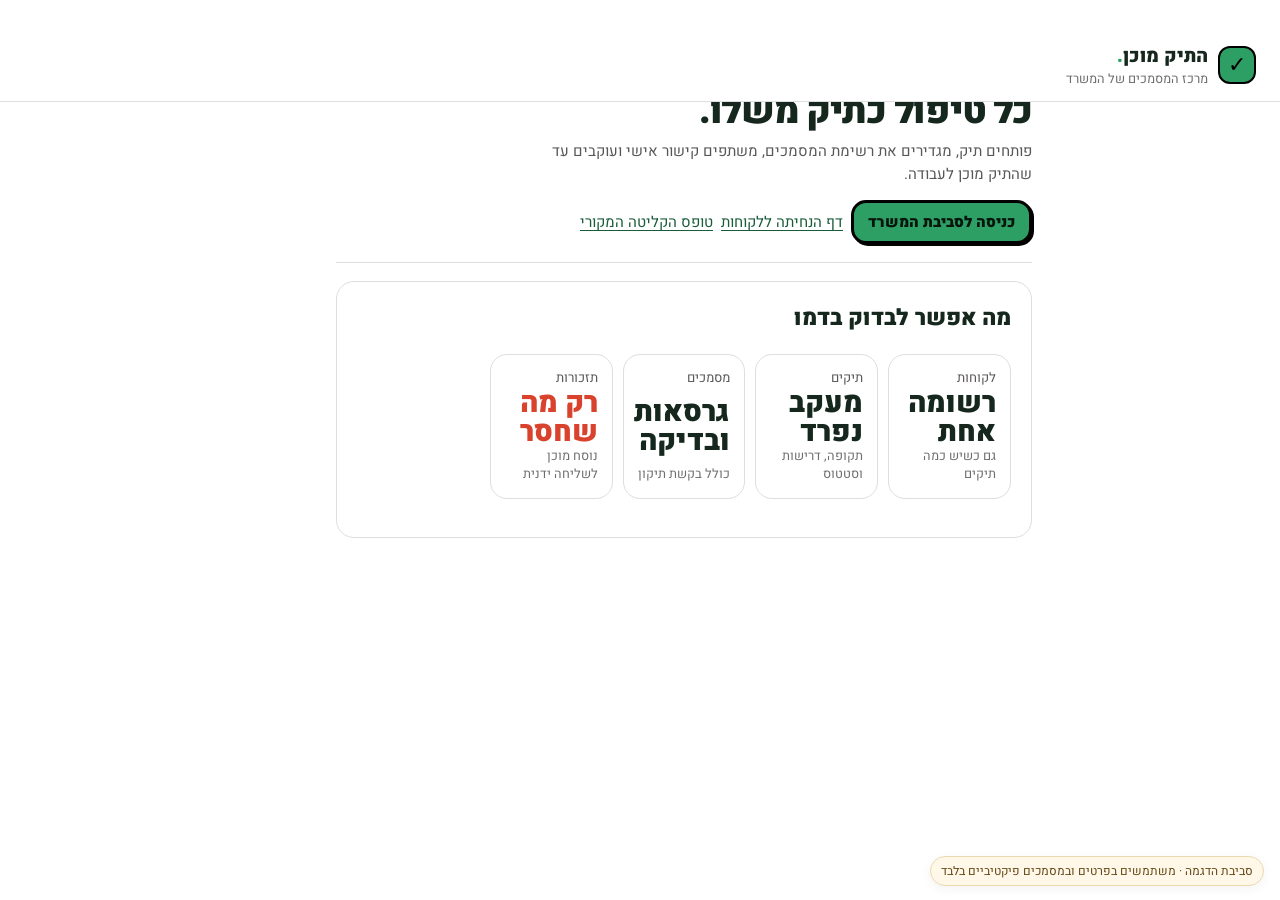
==== index.html @ f96ed5e9 "Case types, landing page inquiries, PIN entry and "I don't have this document" - Wording: a client (" ====
<!doctype html>
<html lang="he" dir="rtl">
<head>
  <meta charset="utf-8">
  <meta name="viewport" content="width=device-width,initial-scale=1">
  <meta name="description" content="התיק מוכן — איסוף ומעקב אחר מסמכי לקוחות למשרדי רואי חשבון">
  <title>התיק מוכן · מרכז המסמכים של המשרד</title>
  <link rel="icon" href="data:image/svg+xml,%3Csvg xmlns='http://www.w3.org/2000/svg' viewBox='0 0 40 40'%3E%3Crect width='40' height='40' rx='12' fill='%230c7778'/%3E%3Cpath d='m10 20 7 7 14-15' fill='none' stroke='white' stroke-width='4'/%3E%3C/svg%3E">
  <link rel="stylesheet" href="style.css">
  <link rel="stylesheet" href="portal.css">
</head>
<body>
  <div class="demo-bar">סביבת הדגמה · משתמשים בפרטים ובמסמכים פיקטיביים בלבד</div>
  <header>
    <a class="brand" href="index.html"><span class="brand-mark">✓</span><span><strong>התיק מוכן<span class="brand-dot">.</span></strong><small>מרכז המסמכים של המשרד</small></span></a>
  </header>
  <main class="client-page">
    <section class="welcome">
      <span class="eyebrow">דמו עובד למשרד רואי חשבון</span>
      <h1>כל לקוח פעם אחת.<br>כל טיפול כתיק משלו.</h1>
      <p>פותחים תיק, מגדירים את רשימת המסמכים, משתפים קישור אישי ועוקבים עד שהתיק מוכן לעבודה.</p>
      <div class="actions">
        <a class="primary" href="office.html">כניסה לסביבת המשרד</a>
        <a href="inquiry.html">דף הנחיתה ללקוחות</a>
        <a href="upload.html">טופס הקליטה המקורי</a>
      </div>
    </section>
    <section class="panel card">
      <h2>מה אפשר לבדוק בדמו</h2>
      <div class="stats">
        <div class="stat"><span>לקוחות</span><strong>רשומה אחת</strong><small>גם כשיש כמה תיקים</small></div>
        <div class="stat"><span>תיקים</span><strong>מעקב נפרד</strong><small>תקופה, דרישות וסטטוס</small></div>
        <div class="stat"><span>מסמכים</span><strong>גרסאות ובדיקה</strong><small>כולל בקשת תיקון</small></div>
        <div class="stat"><span>תזכורות</span><strong>רק מה שחסר</strong><small>נוסח מוכן לשליחה ידנית</small></div>
      </div>
    </section>
  </main>
</body>
</html>
---- style.css ----
@import url('https://fonts.googleapis.com/css2?family=Heebo:wght@400;500;600;700;800;900&display=swap');
:root{font-family:Heebo,sans-serif;color:#16281e;background:#f4f3f5;font-synthesis:none;--green:#2d9f64;--dark:#185c38;--mint:#e8f5ee;--ink:#16281e;--gray:#595657;--muted:#706d6e;--line:#dedde0;--soft:#f0eff2;--blue:#d6e6ff;--lime:#edf3c7;--peach:#fdf2e5;--coral:#d9432d;--red:#ffe8e3;--amber:#875000;--amber-soft:#fff1d6;--sidebar:216px}
*{box-sizing:border-box}html,body{min-width:0;overflow-x:hidden;background:#f4f3f5}body{min-height:100vh;margin:0;color:var(--ink);font-size:15px;line-height:1.5}[hidden]{display:none!important}button,input,select,textarea{font:inherit}a{color:var(--dark);text-underline-offset:3px}h1,h2,h3,p{margin-top:0}h1{margin-bottom:8px;font-size:clamp(2rem,4vw,3rem);font-weight:900;line-height:1.06;letter-spacing:-.035em}h2{font-size:1.4rem;font-weight:900}h3{font-size:1.08rem;font-weight:900}small{display:block;color:var(--muted);font-size:.8rem;line-height:1.45}
button,.button-link,a.primary{min-height:44px;padding:9px 14px;border:1px solid #c9c8cb;border-radius:12px;background:#fff;color:var(--ink);font-weight:700;line-height:1.25;text-decoration:none;cursor:pointer;transition:.15s}button:hover{border-color:#969499;background:#f8f7f8}button:active{transform:translateY(1px)}button:disabled{border-color:var(--line);background:var(--soft);color:#858285;cursor:not-allowed;opacity:1}:is(button,a,input,select,textarea,summary):focus-visible{outline:3px solid #5753e8;outline-offset:3px}.primary,a.primary,.button-link.primary{display:inline-flex;align-items:center;justify-content:center;border:3px solid #000;border-radius:15px;background:var(--green);color:#07150d;font-weight:900;box-shadow:2px 2px 0 #000}.primary:hover,a.primary:hover{border-color:#000;background:#41b576;color:#000}.primary:active{transform:translate(2px,2px);box-shadow:none}.primary:disabled{border-color:#aaa8aa;background:#d5d3d5;color:#777;box-shadow:none}.text-button,.back-button,.case-name,#inline-client,.demo-bar button,.dialog-head>button{min-height:44px;padding:4px 6px;border:0;background:transparent;color:var(--dark);box-shadow:none}.text-button:hover,.back-button:hover,.case-name:hover,#inline-client:hover{background:var(--mint)}
.demo-bar{position:fixed;z-index:60;inset:0 0 auto;min-height:30px;padding:5px 3%;border-bottom:1px solid #ead9af;background:#fff8e8;color:#634714;font-size:12px;text-align:center}header{position:fixed;z-index:50;top:30px;inset-inline:0;height:72px;display:flex;align-items:center;justify-content:space-between;gap:20px;padding:10px 24px;border-bottom:1px solid var(--line);background:#fff}.brand{display:flex;align-items:center;gap:10px;min-width:0;color:var(--ink);text-decoration:none}.brand strong{font-size:1.18rem;font-weight:900}.brand-dot{color:var(--green)}.brand-mark{flex:0 0 38px;width:38px;height:38px;display:grid;place-items:center;overflow:hidden;border:2px solid #000;border-radius:12px;background:var(--green);color:#000;font-size:22px;font-weight:900}.brand-mark img{max-width:100%;max-height:34px;object-fit:contain}.brand small{max-width:40vw;overflow:hidden;text-overflow:ellipsis;white-space:nowrap}.session-actions{display:flex;gap:6px}.session-actions button{min-height:40px;padding:7px 11px}header nav{position:fixed;z-index:49;top:102px;right:0;bottom:0;width:var(--sidebar);display:flex;flex-direction:column;gap:5px;padding:28px 17px;border-left:1px solid var(--line);background:#fff}header nav button{width:100%;padding:11px 13px;border:0;background:transparent;color:var(--gray);text-align:right}header nav button:hover{border:0;background:#f7f7f7}header nav button.active{background:var(--mint);color:var(--dark);font-weight:900}
main{max-width:1440px;margin:auto;padding:132px 34px 54px}body:has(header nav) main{margin-right:var(--sidebar)}.client-page{max-width:880px}.page-heading{display:flex;align-items:flex-start;justify-content:space-between;gap:24px;margin-bottom:20px}.page-heading h1{font-size:clamp(2rem,4vw,2.75rem)}.page-heading p{max-width:64ch;margin:0;color:var(--gray)}.eyebrow{display:block;margin-bottom:7px;color:var(--dark);font-size:.77rem;font-weight:900}.muted{color:var(--gray)}.actions{display:flex;align-items:center;flex-wrap:wrap;gap:8px}.panel,.card{border:1px solid var(--line);border-radius:18px;background:#fff}.card{margin-bottom:14px;padding:20px}.card-head{display:flex;align-items:flex-start;justify-content:space-between;gap:14px}.card-head :is(h1,h2,h3){margin-bottom:6px}
.stats{display:grid;grid-template-columns:repeat(5,minmax(0,1fr));gap:10px;margin-bottom:20px}.stats>.stat{position:relative;min-width:0;min-height:94px;display:flex;flex-direction:column;align-items:flex-start;justify-content:space-between;padding:14px;border:1px solid var(--line);border-radius:17px;background:#fff;color:var(--ink);text-align:right}.stats>.stat strong{font-size:1.8rem;font-weight:900;line-height:1}.stats>.stat span{color:var(--gray);font-size:.82rem}.stats>.stat i{display:none}.stats>.stat[aria-pressed=true]{padding:12px;border:3px solid #000;background:var(--mint)}.stats>.stat[aria-pressed=true]:after{content:'✓';position:absolute;top:8px;left:8px;width:22px;height:22px;display:grid;place-items:center;border-radius:50%;background:#000;color:#fff;font-size:12px}
.badge{display:inline-block;padding:4px 9px;border:0;border-radius:999px;font-size:.75rem;font-weight:800;white-space:nowrap}.badge.green{background:var(--mint);color:var(--dark)}.badge.blue{background:var(--blue);color:#244b80}.badge.amber{background:var(--amber-soft);color:#714300}.badge.red{background:var(--red);color:#922b1b}.progress-label{display:flex;justify-content:space-between;gap:12px;margin:18px 0 7px;color:var(--gray);font-size:.83rem}progress{width:100%;height:9px;border:0;border-radius:99px;background:#dce9e2;accent-color:var(--green)}progress::-webkit-progress-bar{border-radius:99px;background:#dce9e2}progress::-webkit-progress-value{border-radius:99px;background:linear-gradient(90deg,#88c8a8,var(--green))}progress::-moz-progress-bar{background:var(--green)}
.filters{display:grid;grid-template-columns:2fr repeat(5,minmax(120px,1fr));gap:9px;margin-bottom:18px}label{display:grid;gap:6px;color:var(--gray);font-size:.86rem;font-weight:600}input,select,textarea{width:100%;min-width:0;min-height:44px;padding:10px 12px;border:1px solid #cfced1;border-radius:12px;background:#fff;color:var(--ink)}textarea{min-height:104px;resize:vertical}label:has([required]){position:relative}label:has([required]):after{content:'*';position:absolute;top:-5px;right:-8px;color:#a42d1c;font-size:1rem;font-weight:900}.form-grid{display:grid;grid-template-columns:1fr 1fr;gap:14px}.form-grid .wide{grid-column:1/-1}form{display:grid;gap:18px}
.table-wrap{overflow:auto}table{width:100%;border-collapse:collapse;background:#fff;font-size:.86rem;text-align:right}th{padding:11px 12px;background:#f8f7f8;color:var(--gray);font-weight:700;white-space:nowrap}td{padding:13px 12px;border-top:1px solid var(--line);vertical-align:top}td strong{display:block}td small{margin-top:4px;max-width:240px}tbody tr:hover td{background-color:#fafafa}tr[data-deadline=warning]{box-shadow:inset -5px 0 #d39020}tr[data-deadline=urgent]{box-shadow:inset -5px 0 #ea6049}tr[data-deadline=overdue]{box-shadow:inset -7px 0 #c93b28}tr[data-deadline=warning] td{background:#fffaf0}tr[data-deadline=urgent] td,tr[data-deadline=overdue] td{background:#fff5f2}.deadline{display:inline-block;margin-top:5px;padding:3px 7px;border-radius:99px;font-size:.72rem;font-weight:900}.deadline[data-deadline=warning]{background:var(--amber-soft);color:#714300}.deadline[data-deadline=urgent],.deadline[data-deadline=overdue]{background:var(--red);color:#942d1d}button.sort{min-height:34px;padding:4px 6px;border:0;background:transparent;color:inherit}th[aria-sort=ascending],th[aria-sort=descending]{box-shadow:inset 0 -3px var(--green);color:var(--dark)}.case-name{height:auto;min-height:36px;padding:0;color:var(--ink);text-align:right}.client-cases{display:flex;min-width:150px;max-width:270px;flex-direction:column;align-items:flex-start;gap:3px}#client-rows tr.fresh{box-shadow:inset -5px 0 #d39020}#client-rows tr.fresh td{background:#fff9e9}#client-rows td:nth-child(3),#client-rows td:nth-child(4){direction:ltr;text-align:right;white-space:nowrap}small.contact[data-contacted=no]{color:#7a4800;font-weight:700}#client-hits{padding:0 18px}.empty{padding:48px 20px;color:var(--gray);text-align:center}
.detail-grid{display:grid;grid-template-columns:minmax(0,2fr) minmax(280px,1fr);gap:18px;align-items:start}.meta-grid{display:grid;grid-template-columns:1fr 1fr;gap:14px;margin:18px 0}.meta-grid>div{padding-bottom:8px;border-bottom:1px solid var(--line)}.meta-grid dt{color:var(--gray);font-size:.8rem}.meta-grid dd{margin:3px 0 0;font-weight:700;overflow-wrap:anywhere}.file-list{margin:12px 0;padding:0;list-style:none}.file-list li{display:flex;justify-content:space-between;gap:12px;padding:11px 0;border-top:1px solid var(--line);overflow-wrap:anywhere}.file-list .old{opacity:.62}.review-all{display:flex;align-items:center;justify-content:space-between;gap:16px;border:2px solid var(--dark);background:var(--mint)}.review-all p{margin:0}.review-note,p.client-note{margin:12px 0;padding:10px 12px;border-right:4px solid var(--coral);border-radius:10px;background:#fff0ec;color:#70291d}.done-state,.success{padding:18px;border-color:#bad8c7;background:var(--mint);color:#154d2f}.approved-docs{margin:14px 0}.approved-docs>summary,details>summary{min-height:44px;padding:12px 14px;border:1px solid var(--line);border-radius:12px;background:#fff;font-weight:800;cursor:pointer}.approved-docs[open]>summary{margin-bottom:10px}.approved-docs>.card{margin-right:12px;border-right:3px solid #88c8a8}.activity{padding:20px}.activity .event{position:relative;display:flex;justify-content:space-between;gap:12px;margin-right:7px;padding:0 18px 16px 0;border-right:2px solid var(--line)}.activity .event:before{content:'';position:absolute;top:4px;right:-7px;width:10px;height:10px;border:2px solid #fff;border-radius:50%;background:var(--green)}.activity .event time{color:var(--muted);font-size:.75rem;white-space:nowrap}.link-box{direction:ltr;margin:14px 0;padding:12px;border-radius:12px;background:var(--soft);overflow-wrap:anywhere;text-align:left}.pending-note{padding:12px 14px;border-radius:10px;background:var(--amber-soft);color:#644000}.error{color:#982e1f;font-weight:600}
.subtabs{display:flex;gap:20px;margin:-6px 0 22px;border-bottom:1px solid var(--line);overflow-x:auto}.subtabs button[data-sub]{flex:0 0 auto;padding:8px 2px;border:0;border-radius:0;background:transparent;color:var(--gray)}.subtabs button[data-sub].active{border-bottom:3px solid #000;color:var(--ink);font-weight:900}.catalog-grid{display:grid;grid-template-columns:1fr 1fr;gap:18px}.catalog-item{display:flex;align-items:center;justify-content:space-between;gap:12px;padding:14px 0;border-bottom:1px solid var(--line)}
dialog{width:min(760px,calc(100% - 24px));max-height:90vh;margin:auto auto 0;padding:24px 30px 30px;overflow:auto;border:0;border-radius:28px 28px 0 0;background:#fff;color:var(--ink)}dialog::backdrop{background:rgb(22 40 30/34%)}.dialog-head{position:relative;display:flex;align-items:center;justify-content:center;min-height:44px;margin-bottom:18px;text-align:center}.dialog-head h2{margin:0;font-size:1.5rem;font-weight:900}.dialog-head #close-modal{position:absolute;left:0;width:40px;height:40px;padding:0;border-radius:50%;background:var(--red);color:var(--coral);font-size:25px}.check-row{display:grid;grid-template-columns:minmax(150px,1fr) 145px 120px 44px;align-items:end;gap:10px;padding:10px 0;border-bottom:1px solid var(--line)}.check-row>span{align-self:center;font-weight:700;overflow-wrap:anywhere}.check-row label{white-space:nowrap}.check-row button.remove{width:44px;padding:0;color:#922b1b}.requirement-editor{max-height:330px;overflow:auto}.add-document{display:flex;align-items:center;gap:8px;margin-top:12px}.add-document #doc-search{flex:1}#more{margin-top:4px}.channel-cards{display:grid;grid-template-columns:repeat(3,1fr);gap:11px;margin:16px 0}.channel-cards>button[role=radio]{position:relative;min-height:116px;padding:18px 12px;border-radius:18px;text-align:center}.channel-cards>button[role=radio]:before{content:'';display:block;width:52px;height:52px;margin:0 auto 9px;border-radius:50%;background:var(--lime)}.channel-cards>button:nth-child(2):before{background:var(--blue)}.channel-cards>button:nth-child(3):before{background:var(--peach)}.channel-cards>button[aria-checked=true]{padding:16px 10px;border:3px solid #000}.channel-cards>button[aria-checked=true]:after{content:'✓';position:absolute;top:9px;left:9px;width:24px;height:24px;display:grid;place-items:center;border-radius:50%;background:#000;color:#fff}.channel-cards>button:disabled{filter:grayscale(.5);opacity:.62}#inline-client{justify-self:start;width:auto;text-decoration:underline}#toast{position:fixed;z-index:100;bottom:24px;left:50%;max-width:90%;padding:12px 20px;border-radius:12px;background:#111;color:#fff;opacity:0;pointer-events:none;transform:translate(-50%,18px);transition:.2s}#toast.show{opacity:1;transform:translate(-50%,0)}
.login{max-width:460px;margin:52px auto;padding:30px}.toolbar{display:flex;align-items:center;flex-wrap:wrap;gap:9px;margin-bottom:18px}.still-needed{border:0;background:var(--lime)}.still-needed ul{display:grid;gap:6px;margin:0;padding:0;list-style:none}.still-needed li{padding:8px 10px;border-radius:10px;background:rgb(255 255 255/58%)}.client-bottom{margin-top:22px;color:var(--muted);font-size:.8rem;line-height:1.7;text-align:center}.footer-note{color:var(--muted);font-size:.78rem;text-align:center}
@media(max-width:1050px){.filters{grid-template-columns:repeat(3,1fr)}.detail-grid{grid-template-columns:1fr}.stats{grid-template-columns:repeat(3,1fr)}}
@media(max-width:720px){:root{--sidebar:0}body{padding-bottom:78px}.demo-bar{min-height:26px;padding:4px 8px}header{top:26px;height:68px;padding:8px 14px}.brand strong{font-size:1rem}.brand small{max-width:45vw;font-size:.7rem}.session-actions{margin-right:auto}.session-actions button{min-height:38px;padding:6px 8px;font-size:.75rem}header nav{top:auto;right:0;bottom:0;left:0;width:100%;height:72px;flex-direction:row;gap:4px;padding:7px 10px;border:0;border-top:1px solid var(--line)}header nav button{flex:1;min-width:76px;padding:8px 6px;text-align:center}header nav button.active{border-radius:13px}main,body:has(header nav) main{width:100%;margin:0;padding:116px 14px 28px}.client-page{padding-top:116px}.page-heading{flex-direction:column;gap:14px}.page-heading .actions,.page-heading>button{width:100%}.stats{grid-template-columns:repeat(5,minmax(128px,1fr));padding:2px 2px 9px;overflow-x:auto}.stats>.stat{min-width:128px}.filters,.form-grid{grid-template-columns:1fr 1fr}.filters label:first-child{grid-column:1/-1}.panel.table-wrap{border-radius:14px}table{min-width:760px}.card{padding:17px}.review-all{align-items:stretch;flex-direction:column}.review-all .primary{width:100%}.channel-cards{grid-template-columns:1fr}dialog{padding:20px 16px 24px}.check-row{grid-template-columns:1fr 1fr 44px}.check-row>span{grid-column:1/-1}.check-row button.remove{grid-column:3;grid-row:2}}
@media(max-width:420px){.filters,.form-grid,.catalog-grid,.meta-grid{grid-template-columns:1fr}.filters>*,.form-grid .wide{grid-column:1}.file-list li{flex-direction:column}.add-document{align-items:stretch;flex-direction:column}}
@media(prefers-reduced-motion:reduce){*{transition:none!important}}

/* Approved proposal: quiet white canvas, anchored office rail, bold outlined actions. */
body{background:#fff}.demo-bar{position:fixed;inset:auto 16px 14px auto;z-index:70;width:max-content;min-height:0;padding:5px 10px;border:1px solid #ead9af;border-radius:999px;background:#fff8e8;box-shadow:0 3px 12px #0000000d}
.office-shell{position:fixed;z-index:50;inset:0 0 0 auto;width:var(--sidebar);height:100vh;padding:25px 17px 18px;border:0;border-left:1px solid var(--line);background:#fff;display:flex;align-items:stretch;flex-direction:column;justify-content:flex-start}.office-shell .brand{flex:0 0 auto}.office-shell nav{position:static;width:auto;margin-top:30px;padding:0;border:0;background:transparent}.office-shell nav button span{display:inline-block;width:24px;color:inherit;font-size:17px}.office-shell .session-actions{margin-top:auto;padding-top:16px;border-top:1px solid var(--line);display:grid;grid-template-columns:40px 1fr;gap:2px 9px;align-items:center}.user-avatar{grid-row:1/3;width:40px;height:40px;display:grid;place-items:center;border-radius:50%;background:var(--peach);font-weight:900}.user-copy{min-width:0}.user-copy strong,.user-copy small{display:block;overflow:hidden;text-overflow:ellipsis;white-space:nowrap}.session-actions #me,.session-actions #logout{grid-column:2;min-height:28px;padding:2px 0;border:0;background:transparent;color:var(--dark);font-size:.74rem;text-align:right}.session-actions #me{margin-top:4px}.session-actions #logout{color:var(--gray)}
main,body:has(header nav) main{max-width:none;margin:0 var(--sidebar) 0 0;padding:27px 32px 58px}.page-topline{display:flex;align-items:center;justify-content:space-between;margin-bottom:18px}.page-heading{margin-bottom:18px}.page-heading h1{font-size:2.25rem}.stats{margin-bottom:18px}.stats>.stat:last-child strong{color:var(--coral)}
.filters{display:flex;gap:9px;align-items:end;overflow:visible}.filters label{flex:1;min-width:0;font-size:0}.filters label:first-child{flex:2}.filters input,.filters select,.filters>button{border-radius:999px;background:#fff;font-size:.82rem}.filters input::placeholder{color:var(--gray)}
.table-wrap{border-radius:18px}.table-wrap table{font-size:.78rem}.table-wrap th,.table-wrap td{padding:12px 9px}.table-wrap tr[data-deadline]{box-shadow:none}.table-wrap tr[data-deadline] td{background:#fff}.compact-progress{min-width:122px}.compact-progress .progress-label{margin:0 0 4px}.compact-progress .progress-label span{display:none}.compact-progress progress{width:100px;height:7px}.compact-progress>small{margin-top:3px}.table-wrap .deadline{display:block;width:max-content;margin-top:2px;padding:0;background:transparent!important}.deadline[data-deadline=warning]{color:var(--amber)}.deadline[data-deadline=urgent],.deadline[data-deadline=overdue]{color:#a72e1c}.table-wrap [data-whatsapp]{min-height:30px;margin-top:5px;padding:3px 7px;font-size:.7rem}
.case-stats{display:grid;grid-template-columns:repeat(3,1fr);margin:18px 0;border:1px solid var(--line);border-radius:18px;background:#fff}.case-stats>div{padding:13px 18px;text-align:center}.case-stats>div+div{border-right:1px solid var(--line)}.case-stats span{display:block;color:var(--muted);font-size:.76rem}.case-stats strong{font-size:1.7rem;font-weight:900}.green-number{color:var(--green)}.urgent-number{color:var(--coral)}.requirement-card .file-list{margin-bottom:12px}.approve-requirement{border-color:#000;background:#000;color:#fff}.approve-requirement:hover{border-color:#000;background:#222;color:#fff}.case-meta .meta-grid{margin-bottom:10px}.activity .event strong{display:block}.activity .event small{margin-top:2px}.review-all small{margin-top:2px}.page-heading>.actions button:not(.primary){border-radius:999px}
.subtabs{margin-top:0}.catalog-grid,.detail-grid{gap:16px}.card{box-shadow:none}.client-cases .case-name{display:inline-flex;width:auto;min-height:28px;padding:3px 8px;border-radius:999px;background:var(--mint);color:var(--dark)}
.login{position:relative;max-width:470px;margin:8vh auto;padding:34px;border-radius:24px}.login:before{content:'✓';position:absolute;top:-46px;right:24px;width:38px;height:38px;display:grid;place-items:center;border:2px solid #000;border-radius:12px;background:var(--green);font-size:22px;font-weight:900}
.channel-cards>button[role=radio] strong,.channel-cards>button[role=radio] small{display:block}.channel-cards>button[role=radio]:before{content:'W';display:grid;place-items:center;font-size:20px;font-weight:900}.channel-cards>button:nth-child(2):before{content:'✉'}.channel-cards>button:nth-child(3):before{content:'⧉'}
@media(max-width:1050px){.filters{display:grid;grid-template-columns:repeat(3,1fr)}.filters label:first-child{grid-column:1/-1}.case-stats{grid-template-columns:repeat(3,1fr)}}
@media(max-width:720px){body{padding-bottom:78px}.demo-bar{display:none}.office-shell{inset:auto 0 0;width:100%;height:72px;padding:7px 10px;border:0;border-top:1px solid var(--line);display:block}.office-shell>.brand,.office-shell>.session-actions{display:none}.office-shell nav{height:100%;margin:0;display:flex;flex-direction:row}.office-shell nav button{min-width:0;text-align:center}.office-shell nav button span{display:block;width:auto}.client-header{position:static;height:auto;padding:14px 18px;border-bottom:1px solid var(--line)}main,body:has(header nav) main{margin:0;padding:20px 14px 28px}.client-page{padding-top:18px}.page-topline{margin-bottom:14px}.page-heading{gap:12px}.page-heading h1{font-size:2rem}.stats{grid-template-columns:repeat(2,1fr);overflow:visible}.stats>.stat{min-width:0}.stats>.stat:first-child{grid-column:1/-1}.filters{grid-template-columns:1fr 1fr}.table-wrap{overflow:visible;border:0}.table-wrap table,.table-wrap tbody,.table-wrap tr,.table-wrap td{display:block;width:100%}.table-wrap thead{display:none}.table-wrap table{min-width:0}.table-wrap tr{position:relative;padding:14px 0;border-bottom:1px solid var(--line)}.table-wrap td{padding:2px 0;border:0}.table-wrap td:nth-child(2),.table-wrap td:nth-child(6),.table-wrap td:nth-child(7),.table-wrap td:nth-child(8){display:none}.table-wrap td:nth-child(5){position:absolute;top:14px;left:0}.compact-progress{margin-top:8px;padding-left:0!important}.compact-progress progress{width:100%}.case-stats>div{padding:12px 5px}.case-stats strong{font-size:1.45rem}.detail-grid{display:block}.page-heading>.actions{width:100%}.page-heading>.actions button{flex:1}.client-header+main{padding-top:18px}}
@media(max-width:390px){.filters{grid-template-columns:1fr}.filters label:first-child{grid-column:auto}.stats>.stat{min-height:84px}.case-stats span{font-size:.68rem}.case-stats strong{font-size:1.3rem}.form-grid{grid-template-columns:1fr}.channel-cards{grid-template-columns:1fr}}
/* Before sign-in there is no user to show. */
.session-actions:has(#logout[hidden]){display:none}
/* The date filter has no options to carry its name, so its label stays visible inside the chip. */
.filters label.due-filter{font-size:.82rem;display:flex;align-items:center;gap:6px;border:1px solid var(--line);border-radius:999px;background:#fff;padding-inline-start:12px;color:var(--gray)}
.filters label.due-filter input{border:0;padding-inline-start:0;min-width:0;flex:1;background:transparent}
.filters label.due-filter span{white-space:nowrap;font-weight:700}
.back-links{display:flex;gap:14px;flex-wrap:wrap}
---- portal.css ----
/* Client portal composition; shared visual tokens and controls are in style.css. */
.welcome{margin-bottom:18px;padding:26px;border:1px solid var(--line);border-radius:20px;background:#fff}.welcome .card-head{align-items:center}.welcome h1{margin-bottom:8px;font-size:clamp(1.75rem,5vw,2.35rem)}.welcome p{max-width:62ch;color:var(--gray)}.welcome .meta-grid{max-width:560px}
.doc-rows{display:grid;gap:12px}.doc-row{position:relative;padding:18px 20px;border:1px solid var(--line);border-radius:18px;background:#fff;scroll-margin-top:118px}.doc-row:before{content:'';position:absolute;top:18px;right:18px;width:44px;height:44px;border-radius:50%;background:var(--soft)}.doc-row[data-status=missing]:before{background:var(--lime)}.doc-row[data-status=uploaded]:before{background:var(--blue)}.doc-row[data-status=approved]:before{background:var(--mint)}.doc-row[data-status=correction]:before{background:var(--red)}.doc-main{min-height:48px;display:flex;align-items:flex-start;justify-content:space-between;gap:14px;padding-right:58px}.doc-main h3{margin-bottom:2px}.doc-actions{display:flex;align-items:center;justify-content:flex-end;flex-wrap:wrap;gap:8px;margin-top:14px}.doc-actions .add-files{flex:1 1 180px;border:0;background:transparent;color:var(--dark);text-align:right}.doc-actions .add-files:hover{background:var(--mint)}.doc-actions .send{flex:0 1 250px}
.draft{margin-top:12px;padding:12px 14px;border-radius:12px;background:var(--mint)}.draft-title{margin-bottom:5px;color:var(--dark);font-weight:800}.draft-files{margin:0;padding:0;list-style:none}.draft-files li{display:flex;align-items:center;justify-content:space-between;gap:10px;padding:5px 0}.draft-files .text-button{min-height:36px}.draft-note{margin:7px 0 0;color:var(--gray);font-size:.84rem}.doc-panel{display:grid;gap:12px;margin-top:14px;padding:14px;border-radius:14px;background:#f8f7f8}.upload-zone{display:grid;gap:7px;min-height:90px;place-content:center;padding:16px;border:2px dashed #a7a5a9;border-radius:14px;background:#fff;color:var(--ink);text-align:center;cursor:pointer}.upload-zone:hover{border-color:var(--dark);background:var(--mint)}.upload-zone input{min-height:44px;padding:7px;border:0;background:transparent}.upload-status{min-height:1.4em;margin:8px 0 0;color:var(--dark);font-size:.84rem;font-weight:700}.sticky-finish{position:sticky;z-index:4;bottom:14px;display:flex;align-items:center;justify-content:space-between;gap:18px;margin-top:16px;padding:15px 18px;border:2px solid #000;border-radius:16px;background:var(--lime)}.sticky-finish p{margin:0;font-size:.86rem}.pending-note{margin-top:12px}.client-bottom #refresh{margin-bottom:5px;color:var(--dark)}
@media(max-width:720px){.welcome{padding:20px}.doc-row{padding:16px}.doc-row:before{right:16px}.doc-main{padding-right:56px}.doc-actions{align-items:stretch;flex-direction:column}.doc-actions .add-files,.doc-actions .send{flex-basis:auto;width:100%;min-height:48px}.sticky-finish{bottom:84px;align-items:stretch;flex-direction:column}}
@media(max-width:380px){.welcome,.doc-row{border-radius:15px}.doc-main{align-items:flex-start;flex-direction:column}}

.client-page{max-width:760px}.client-page .welcome{padding:0 0 18px;border:0;border-bottom:1px solid var(--line);border-radius:0}.client-page .welcome .meta-grid{margin:16px 0}.client-page .welcome .progress-label{margin-top:18px}.still-needed{padding:16px 18px}.still-needed h2{margin-bottom:9px;font-size:1.15rem}.doc-row{box-shadow:none}.doc-row:before{content:'○';display:grid;place-items:center;color:var(--dark);font-size:22px;font-weight:900}.doc-row[data-status=approved]:before{content:'✓'}.upload-zone:before{content:'⇧';width:54px;height:54px;margin:auto;display:grid;place-items:center;border-radius:50%;background:var(--blue);font-size:23px;font-weight:900}.done-state.client-complete{min-height:540px;display:flex;flex-direction:column;align-items:center;justify-content:center;text-align:center;border:0;background:#fff}.completion-illustration{position:relative;width:210px;height:210px;margin-bottom:26px;border-radius:50%;background:var(--lime)}.completion-folder{position:absolute;right:35px;left:35px;bottom:47px;height:104px;padding:20px;border:3px solid #000;border-radius:17px;background:#fff;transform:rotate(-4deg)}.completion-folder:before{content:'';position:absolute;right:18px;top:-23px;width:58px;height:28px;border:3px solid #000;border-bottom:0;border-radius:14px 14px 0 0;background:#fff}.completion-folder i{display:block;height:11px;margin:9px 0;border-radius:8px;background:var(--soft)}.completion-folder i:first-child{width:65%;background:var(--green)}.completion-tick{position:absolute;top:18px;left:18px;width:62px;height:62px;display:grid;place-items:center;border:3px solid #000;border-radius:50%;background:var(--green);font-size:33px;font-weight:900}.completion-summary{width:100%;margin-top:20px;padding:14px 16px;border:1px solid var(--line);border-radius:18px}.completion-summary .progress-label{margin-top:0}
@media(max-width:720px){.client-page{max-width:none}.welcome{margin-top:0}.doc-row{border-radius:18px}.sticky-finish{bottom:84px}.done-state.client-complete{min-height:calc(100vh - 110px)}}
/* New case: a tick per document. Required ones start ticked, "as needed" ones start unticked and look quieter. */
.check-row.pickable{grid-template-columns:36px minmax(150px,1fr) 145px 120px 44px}
.check-row .include{align-self:center;display:flex;justify-content:center;white-space:normal}
.check-row .include input{width:22px;height:22px;margin:0;accent-color:var(--green)}
.check-row.pickable:has(.include-box:not(:checked))>span{color:var(--muted);font-weight:500}
.save-type{display:flex;gap:10px;align-items:center;margin:12px 0 4px;font-weight:600}
.save-type input{width:20px;height:20px;margin:0;accent-color:var(--green)}
.inquiries .card-head{align-items:center;justify-content:flex-start;gap:10px}
.inquiries .file-list li{align-items:center}
.unavailable-line{display:block;margin-top:2px;color:#8a5a00}
@media(max-width:720px){.check-row.pickable{grid-template-columns:36px 1fr 1fr 44px}.check-row.pickable>span{grid-column:2/-1;grid-row:1}.check-row.pickable .include{grid-column:1;grid-row:1/3}.check-row.pickable>label:nth-of-type(2){grid-column:2;grid-row:2}.check-row.pickable>label:nth-of-type(3){grid-column:3;grid-row:2}.check-row.pickable button.remove{grid-column:4;grid-row:2}}
/* Client: "I don't have this document" and the 4-digit entry. */
.missing-link{margin-top:8px;font-size:.9rem}
.missing-answer{margin:10px 0;padding:10px 12px;border:1px solid var(--line);border-radius:10px;background:#fff8e8;color:#5c3d00}
.missing-answer p{margin:0 0 6px}
.pin-card{max-width:460px;margin:24px auto}
.pin-card input#pin{font-size:1.6rem;letter-spacing:.5em;text-align:center;max-width:220px}
/* Landing page */
.need-options{display:grid;grid-template-columns:repeat(2,1fr);gap:10px;margin:6px 0 0;padding:0;border:0}
.need-options legend{margin-bottom:8px;font-weight:700}
.need-options label{display:flex;gap:10px;align-items:center;min-height:48px;padding:10px 12px;border:1px solid var(--line);border-radius:12px;background:#fff;font-weight:600;cursor:pointer}
.need-options label:has(input:checked){border-color:var(--green);background:#eef8f3}
.need-options input{width:20px;height:20px;margin:0;accent-color:var(--green)}
.consent{display:flex;gap:10px;align-items:flex-start;font-weight:500}
.consent input{width:20px;height:20px;margin:3px 0 0;flex:none;accent-color:var(--green)}
.field-error{display:block;min-height:1.2em;color:#a12b1b;font-size:.85rem;font-weight:600}
.hint-fix{padding:0;border:0;background:none;color:var(--green);font-weight:700;text-decoration:underline;cursor:pointer;min-height:0}
.hp{position:absolute;left:-9999px;width:1px;height:1px;overflow:hidden}
.landing-steps{margin:0;padding-inline-start:20px}
.landing-steps li{margin:4px 0}
@media(max-width:520px){.need-options{grid-template-columns:1fr}}
.inquiry-note{margin:6px 0 0;color:var(--muted);font-size:.9rem}
@media(max-width:720px){.table-wrap td:nth-child(5){width:auto}.table-wrap td:first-child{padding-left:120px}}
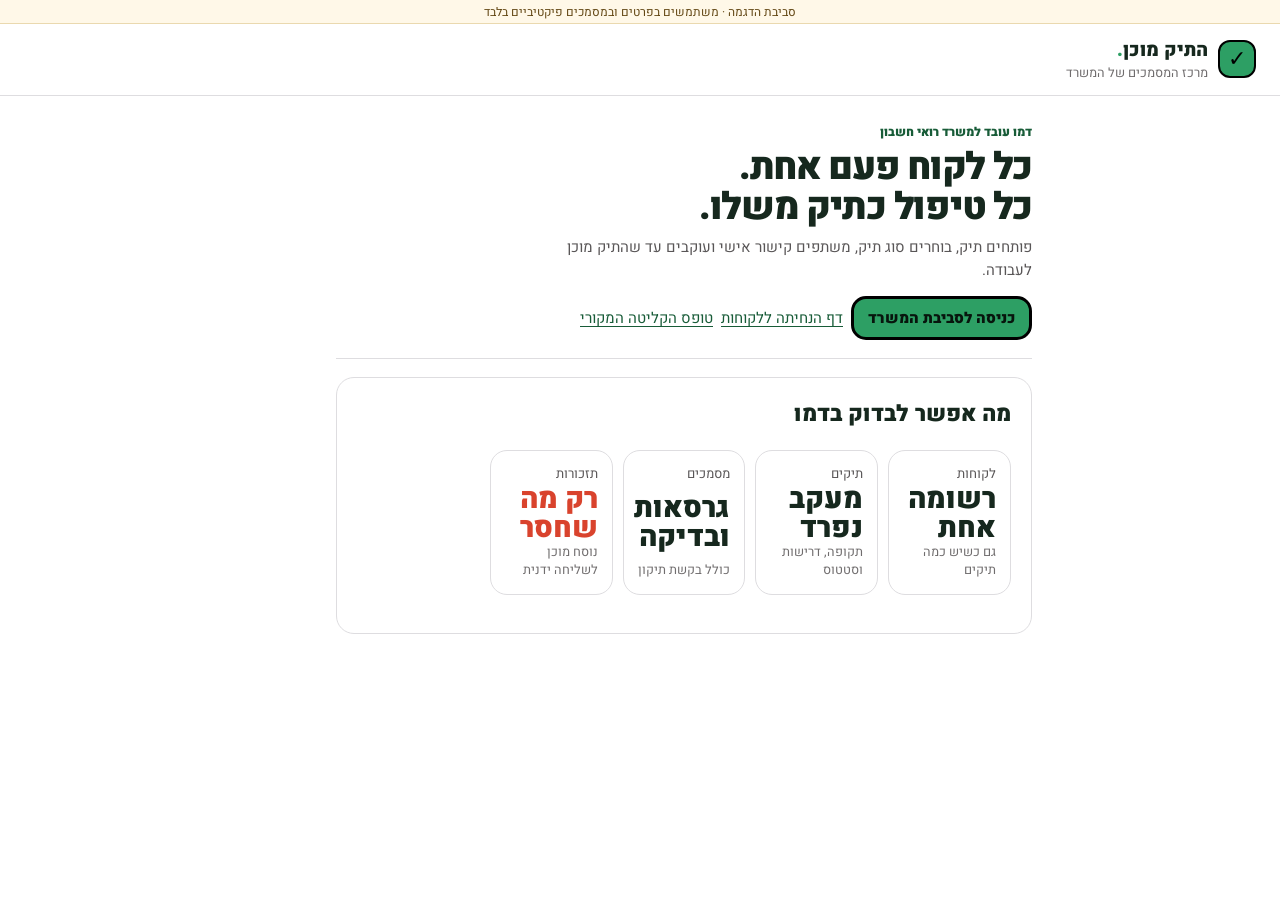
==== commit 2065bbe7: "Stage 1 cleanup: one set of words (לקוח/תיק/סוג תיק), DD/MM/YYYY dates, two-tone progress, one prima" ====
--- a/index.html
+++ b/index.html
@@ -18,7 +18,7 @@
     <section class="welcome">
       <span class="eyebrow">דמו עובד למשרד רואי חשבון</span>
       <h1>כל לקוח פעם אחת.<br>כל טיפול כתיק משלו.</h1>
-      <p>פותחים תיק, מגדירים את רשימת המסמכים, משתפים קישור אישי ועוקבים עד שהתיק מוכן לעבודה.</p>
+      <p>פותחים תיק, בוחרים סוג תיק, משתפים קישור אישי ועוקבים עד שהתיק מוכן לעבודה.</p>
       <div class="actions">
         <a class="primary" href="office.html">כניסה לסביבת המשרד</a>
         <a href="inquiry.html">דף הנחיתה ללקוחות</a>
--- a/style.css
+++ b/style.css
@@ -1,7 +1,7 @@
 @import url('https://fonts.googleapis.com/css2?family=Heebo:wght@400;500;600;700;800;900&display=swap');
 :root{font-family:Heebo,sans-serif;color:#16281e;background:#f4f3f5;font-synthesis:none;--green:#2d9f64;--dark:#185c38;--mint:#e8f5ee;--ink:#16281e;--gray:#595657;--muted:#706d6e;--line:#dedde0;--soft:#f0eff2;--blue:#d6e6ff;--lime:#edf3c7;--peach:#fdf2e5;--coral:#d9432d;--red:#ffe8e3;--amber:#875000;--amber-soft:#fff1d6;--sidebar:216px}
 *{box-sizing:border-box}html,body{min-width:0;overflow-x:hidden;background:#f4f3f5}body{min-height:100vh;margin:0;color:var(--ink);font-size:15px;line-height:1.5}[hidden]{display:none!important}button,input,select,textarea{font:inherit}a{color:var(--dark);text-underline-offset:3px}h1,h2,h3,p{margin-top:0}h1{margin-bottom:8px;font-size:clamp(2rem,4vw,3rem);font-weight:900;line-height:1.06;letter-spacing:-.035em}h2{font-size:1.4rem;font-weight:900}h3{font-size:1.08rem;font-weight:900}small{display:block;color:var(--muted);font-size:.8rem;line-height:1.45}
-button,.button-link,a.primary{min-height:44px;padding:9px 14px;border:1px solid #c9c8cb;border-radius:12px;background:#fff;color:var(--ink);font-weight:700;line-height:1.25;text-decoration:none;cursor:pointer;transition:.15s}button:hover{border-color:#969499;background:#f8f7f8}button:active{transform:translateY(1px)}button:disabled{border-color:var(--line);background:var(--soft);color:#858285;cursor:not-allowed;opacity:1}:is(button,a,input,select,textarea,summary):focus-visible{outline:3px solid #5753e8;outline-offset:3px}.primary,a.primary,.button-link.primary{display:inline-flex;align-items:center;justify-content:center;border:3px solid #000;border-radius:15px;background:var(--green);color:#07150d;font-weight:900;box-shadow:2px 2px 0 #000}.primary:hover,a.primary:hover{border-color:#000;background:#41b576;color:#000}.primary:active{transform:translate(2px,2px);box-shadow:none}.primary:disabled{border-color:#aaa8aa;background:#d5d3d5;color:#777;box-shadow:none}.text-button,.back-button,.case-name,#inline-client,.demo-bar button,.dialog-head>button{min-height:44px;padding:4px 6px;border:0;background:transparent;color:var(--dark);box-shadow:none}.text-button:hover,.back-button:hover,.case-name:hover,#inline-client:hover{background:var(--mint)}
+button,.button-link,a.primary{min-height:44px;padding:9px 14px;border:1px solid #c9c8cb;border-radius:12px;background:#fff;color:var(--ink);font-weight:700;line-height:1.25;text-decoration:none;cursor:pointer;transition:.15s}button:hover{border-color:#969499;background:#f8f7f8}button:active{transform:translateY(1px)}button:disabled{border-color:var(--line);background:var(--soft);color:#858285;cursor:not-allowed;opacity:1}:is(button,a,input,select,textarea,summary):focus-visible{outline:3px solid #5753e8;outline-offset:3px}.primary,a.primary,.button-link.primary{display:inline-flex;align-items:center;justify-content:center;border:3px solid #000;border-radius:15px;background:var(--green);color:#07150d;font-weight:900;box-shadow:none}.primary:hover,a.primary:hover{border-color:#000;background:#41b576;color:#000}.primary:active{transform:translateY(1px);box-shadow:none}.primary:disabled{border-color:#aaa8aa;background:#d5d3d5;color:#777;box-shadow:none}.text-button,.back-button,.case-name,#inline-client,.demo-bar button,.dialog-head>button{min-height:44px;padding:4px 6px;border:0;background:transparent;color:var(--dark);box-shadow:none}.text-button:hover,.back-button:hover,.case-name:hover,#inline-client:hover{background:var(--mint)}
 .demo-bar{position:fixed;z-index:60;inset:0 0 auto;min-height:30px;padding:5px 3%;border-bottom:1px solid #ead9af;background:#fff8e8;color:#634714;font-size:12px;text-align:center}header{position:fixed;z-index:50;top:30px;inset-inline:0;height:72px;display:flex;align-items:center;justify-content:space-between;gap:20px;padding:10px 24px;border-bottom:1px solid var(--line);background:#fff}.brand{display:flex;align-items:center;gap:10px;min-width:0;color:var(--ink);text-decoration:none}.brand strong{font-size:1.18rem;font-weight:900}.brand-dot{color:var(--green)}.brand-mark{flex:0 0 38px;width:38px;height:38px;display:grid;place-items:center;overflow:hidden;border:2px solid #000;border-radius:12px;background:var(--green);color:#000;font-size:22px;font-weight:900}.brand-mark img{max-width:100%;max-height:34px;object-fit:contain}.brand small{max-width:40vw;overflow:hidden;text-overflow:ellipsis;white-space:nowrap}.session-actions{display:flex;gap:6px}.session-actions button{min-height:40px;padding:7px 11px}header nav{position:fixed;z-index:49;top:102px;right:0;bottom:0;width:var(--sidebar);display:flex;flex-direction:column;gap:5px;padding:28px 17px;border-left:1px solid var(--line);background:#fff}header nav button{width:100%;padding:11px 13px;border:0;background:transparent;color:var(--gray);text-align:right}header nav button:hover{border:0;background:#f7f7f7}header nav button.active{background:var(--mint);color:var(--dark);font-weight:900}
 main{max-width:1440px;margin:auto;padding:132px 34px 54px}body:has(header nav) main{margin-right:var(--sidebar)}.client-page{max-width:880px}.page-heading{display:flex;align-items:flex-start;justify-content:space-between;gap:24px;margin-bottom:20px}.page-heading h1{font-size:clamp(2rem,4vw,2.75rem)}.page-heading p{max-width:64ch;margin:0;color:var(--gray)}.eyebrow{display:block;margin-bottom:7px;color:var(--dark);font-size:.77rem;font-weight:900}.muted{color:var(--gray)}.actions{display:flex;align-items:center;flex-wrap:wrap;gap:8px}.panel,.card{border:1px solid var(--line);border-radius:18px;background:#fff}.card{margin-bottom:14px;padding:20px}.card-head{display:flex;align-items:flex-start;justify-content:space-between;gap:14px}.card-head :is(h1,h2,h3){margin-bottom:6px}
 .stats{display:grid;grid-template-columns:repeat(5,minmax(0,1fr));gap:10px;margin-bottom:20px}.stats>.stat{position:relative;min-width:0;min-height:94px;display:flex;flex-direction:column;align-items:flex-start;justify-content:space-between;padding:14px;border:1px solid var(--line);border-radius:17px;background:#fff;color:var(--ink);text-align:right}.stats>.stat strong{font-size:1.8rem;font-weight:900;line-height:1}.stats>.stat span{color:var(--gray);font-size:.82rem}.stats>.stat i{display:none}.stats>.stat[aria-pressed=true]{padding:12px;border:3px solid #000;background:var(--mint)}.stats>.stat[aria-pressed=true]:after{content:'✓';position:absolute;top:8px;left:8px;width:22px;height:22px;display:grid;place-items:center;border-radius:50%;background:#000;color:#fff;font-size:12px}
@@ -37,3 +37,47 @@
 .filters label.due-filter input{border:0;padding-inline-start:0;min-width:0;flex:1;background:transparent}
 .filters label.due-filter span{white-space:nowrap;font-weight:700}
 .back-links{display:flex;gap:14px;flex-wrap:wrap}
+/* The due date alone carries the deadline: amber from the warning days, red from the urgent days and when late. */
+.due[data-deadline=warning]{color:#8a5300}
+.due[data-deadline=urgent],.due[data-deadline=overdue]{color:#b42b18}
+.filters #closed-toggle{align-self:end;white-space:nowrap}
+.filters #closed-toggle[aria-pressed=true]{background:#000;color:#fff}
+/* Document lists: one slim row per list, the documents as chips (bold = required). */
+.list-rows{padding:0}
+.list-row{display:grid;grid-template-columns:minmax(150px,220px) 1fr auto;gap:14px;align-items:center;padding:12px 16px;border-bottom:1px solid var(--line)}
+.list-row:last-child{border-bottom:0}
+.list-main{display:flex;flex-direction:column;gap:2px}
+.list-main small{color:var(--gray)}
+.doc-chips{display:flex;flex-wrap:wrap;gap:6px;margin:0;padding:0;list-style:none}
+.doc-chips li{padding:3px 10px;border:1px solid var(--line);border-radius:999px;background:var(--soft);font-size:.82rem}
+.doc-chips li.req{font-weight:800;background:#fff;border-color:#bfbdc0}
+@media(max-width:720px){.list-row{grid-template-columns:1fr auto}.doc-chips{grid-column:1/-1;grid-row:2}}
+
+/* The reminder sits under the contact line on the board. */
+#rows [data-whatsapp]{display:block;margin-top:6px;white-space:nowrap}
+
+/* Demo note: a thin strip at the very top of every page. It never floats over the menu or the content. */
+:root{--bar:24px}
+.demo-bar{position:sticky!important;top:0;inset:auto!important;z-index:90;display:block!important;width:auto!important;height:var(--bar);min-height:0!important;margin:0;padding:3px 12px!important;border:0!important;border-bottom:1px solid #ead9af!important;border-radius:0!important;background:#fff8e8;box-shadow:none!important;color:#634714;font-size:12px;line-height:18px;text-align:center;white-space:nowrap;overflow:hidden;text-overflow:ellipsis}
+header:not(.office-shell){position:sticky!important;top:var(--bar)!important}
+@media(min-width:721px){.office-shell{top:var(--bar)!important;height:calc(100vh - var(--bar))!important}}
+
+/* Date fields read DD/MM/YYYY. The real date input is hidden; the calendar button opens it. */
+.date-field{position:relative;display:flex;align-items:center;gap:4px;flex:1;min-width:0}
+.date-field .date-text{flex:1;min-width:0;text-align:right}
+.date-field .date-real{position:absolute;bottom:0;inset-inline-start:0;width:1px;height:1px;margin:0;padding:0;border:0;opacity:0;pointer-events:none}
+.date-field .date-pick{flex:none;min-height:40px;padding:4px 9px;border-radius:10px}
+.filters label.due-filter .date-pick{border:0;background:transparent}
+
+/* One progress bar, two shades: received (light) and approved (dark). */
+.duo-bar{display:block;width:100%;height:8px}
+.duo-bg{fill:#dce9e2}.duo-got{fill:#a8d8bf}.duo-ok{fill:var(--green)}
+.case-stats .case-progress{text-align:right}.case-stats .case-progress strong{font-size:1rem}.case-stats .case-progress .duo-bar{margin-top:8px}
+
+/* "עוד": actions that are rarely needed, out of the way of the main button. */
+.more-menu{position:relative;flex:none}
+.more-menu>summary{list-style:none;min-height:44px;display:flex;align-items:center;padding:9px 18px;border:1px solid #c9c8cb;border-radius:999px;background:#fff;font-weight:700;cursor:pointer}
+.more-menu>summary::-webkit-details-marker{display:none}
+.more-menu>summary:after{content:'▾';margin-inline-start:6px}
+.more-items{position:absolute;z-index:30;inset-inline-end:0;top:calc(100% + 6px);width:min(280px,calc(100vw - 32px));display:flex;flex-direction:column;gap:8px;padding:12px;border:1px solid var(--line);border-radius:14px;background:#fff;box-shadow:0 8px 24px #0000001a}
+.more-items button,.more-items select{width:100%}
--- a/portal.css
+++ b/portal.css
@@ -34,7 +34,7 @@
 .consent input{width:20px;height:20px;margin:3px 0 0;flex:none;accent-color:var(--green)}
 .field-error{display:block;min-height:1.2em;color:#a12b1b;font-size:.85rem;font-weight:600}
 .hint-fix{padding:0;border:0;background:none;color:var(--green);font-weight:700;text-decoration:underline;cursor:pointer;min-height:0}
-.hp{position:absolute;left:-9999px;width:1px;height:1px;overflow:hidden}
+.hp{position:absolute;inset-inline-start:0;width:1px;height:1px;overflow:hidden;opacity:0;pointer-events:none;clip-path:inset(50%)}
 .landing-steps{margin:0;padding-inline-start:20px}
 .landing-steps li{margin:4px 0}
 @media(max-width:520px){.need-options{grid-template-columns:1fr}}
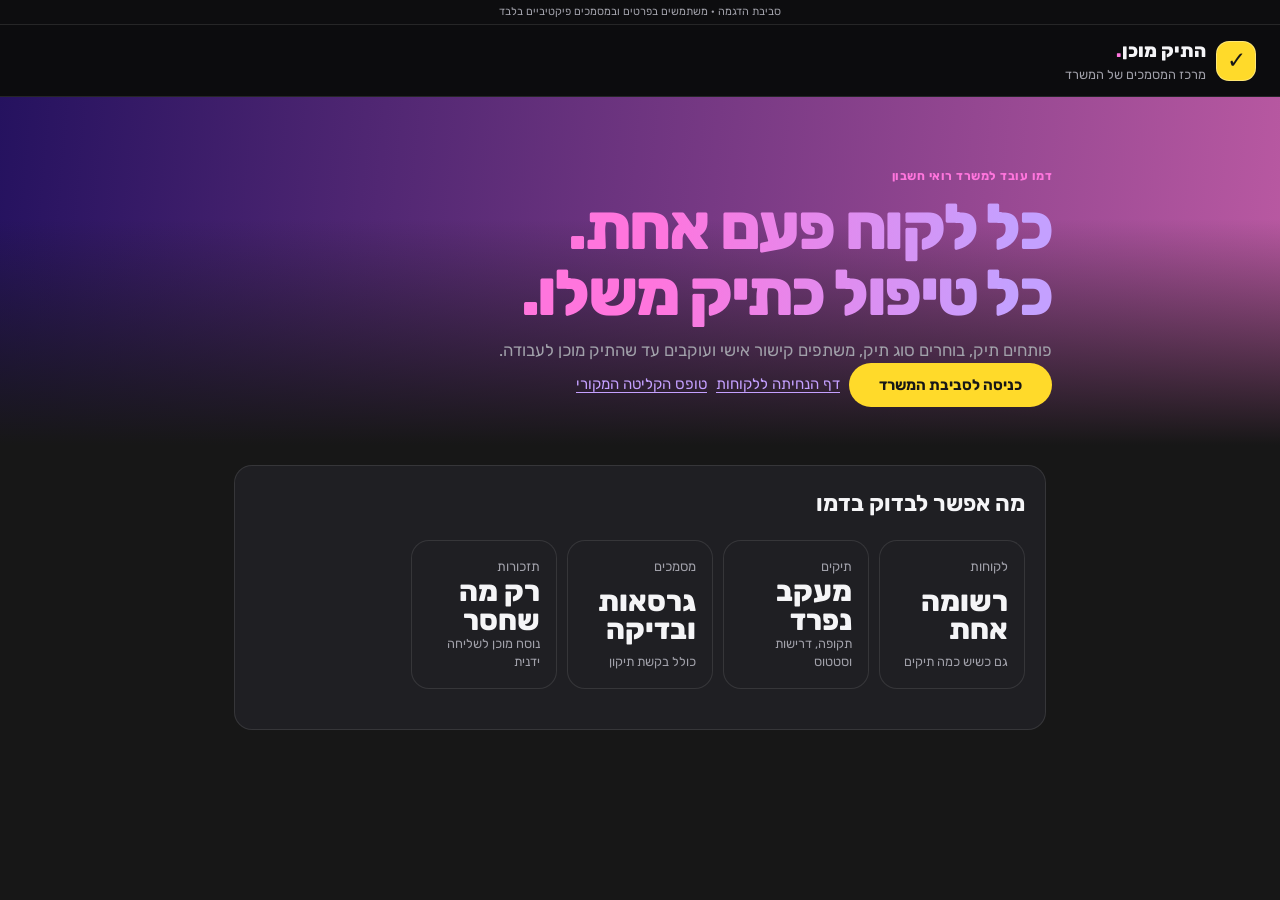
==== commit dff6e34a: "Dark look after Artlist Academy: #171717 base, purple-pink gradient bands, gradient headlines, yello" ====
--- a/index.html
+++ b/index.html
@@ -6,6 +6,9 @@
   <meta name="description" content="התיק מוכן — איסוף ומעקב אחר מסמכי לקוחות למשרדי רואי חשבון">
   <title>התיק מוכן · מרכז המסמכים של המשרד</title>
   <link rel="icon" href="data:image/svg+xml,%3Csvg xmlns='http://www.w3.org/2000/svg' viewBox='0 0 40 40'%3E%3Crect width='40' height='40' rx='12' fill='%230c7778'/%3E%3Cpath d='m10 20 7 7 14-15' fill='none' stroke='white' stroke-width='4'/%3E%3C/svg%3E">
+  <link rel="preconnect" href="https://fonts.googleapis.com">
+  <link rel="preconnect" href="https://fonts.gstatic.com" crossorigin>
+  <link href="https://fonts.googleapis.com/css2?family=Rubik:wght@400;500;700;800&display=swap" rel="stylesheet">
   <link rel="stylesheet" href="style.css">
   <link rel="stylesheet" href="portal.css">
 </head>
--- a/style.css
+++ b/style.css
@@ -1,83 +1,338 @@
-@import url('https://fonts.googleapis.com/css2?family=Heebo:wght@400;500;600;700;800;900&display=swap');
-:root{font-family:Heebo,sans-serif;color:#16281e;background:#f4f3f5;font-synthesis:none;--green:#2d9f64;--dark:#185c38;--mint:#e8f5ee;--ink:#16281e;--gray:#595657;--muted:#706d6e;--line:#dedde0;--soft:#f0eff2;--blue:#d6e6ff;--lime:#edf3c7;--peach:#fdf2e5;--coral:#d9432d;--red:#ffe8e3;--amber:#875000;--amber-soft:#fff1d6;--sidebar:216px}
-*{box-sizing:border-box}html,body{min-width:0;overflow-x:hidden;background:#f4f3f5}body{min-height:100vh;margin:0;color:var(--ink);font-size:15px;line-height:1.5}[hidden]{display:none!important}button,input,select,textarea{font:inherit}a{color:var(--dark);text-underline-offset:3px}h1,h2,h3,p{margin-top:0}h1{margin-bottom:8px;font-size:clamp(2rem,4vw,3rem);font-weight:900;line-height:1.06;letter-spacing:-.035em}h2{font-size:1.4rem;font-weight:900}h3{font-size:1.08rem;font-weight:900}small{display:block;color:var(--muted);font-size:.8rem;line-height:1.45}
-button,.button-link,a.primary{min-height:44px;padding:9px 14px;border:1px solid #c9c8cb;border-radius:12px;background:#fff;color:var(--ink);font-weight:700;line-height:1.25;text-decoration:none;cursor:pointer;transition:.15s}button:hover{border-color:#969499;background:#f8f7f8}button:active{transform:translateY(1px)}button:disabled{border-color:var(--line);background:var(--soft);color:#858285;cursor:not-allowed;opacity:1}:is(button,a,input,select,textarea,summary):focus-visible{outline:3px solid #5753e8;outline-offset:3px}.primary,a.primary,.button-link.primary{display:inline-flex;align-items:center;justify-content:center;border:3px solid #000;border-radius:15px;background:var(--green);color:#07150d;font-weight:900;box-shadow:none}.primary:hover,a.primary:hover{border-color:#000;background:#41b576;color:#000}.primary:active{transform:translateY(1px);box-shadow:none}.primary:disabled{border-color:#aaa8aa;background:#d5d3d5;color:#777;box-shadow:none}.text-button,.back-button,.case-name,#inline-client,.demo-bar button,.dialog-head>button{min-height:44px;padding:4px 6px;border:0;background:transparent;color:var(--dark);box-shadow:none}.text-button:hover,.back-button:hover,.case-name:hover,#inline-client:hover{background:var(--mint)}
-.demo-bar{position:fixed;z-index:60;inset:0 0 auto;min-height:30px;padding:5px 3%;border-bottom:1px solid #ead9af;background:#fff8e8;color:#634714;font-size:12px;text-align:center}header{position:fixed;z-index:50;top:30px;inset-inline:0;height:72px;display:flex;align-items:center;justify-content:space-between;gap:20px;padding:10px 24px;border-bottom:1px solid var(--line);background:#fff}.brand{display:flex;align-items:center;gap:10px;min-width:0;color:var(--ink);text-decoration:none}.brand strong{font-size:1.18rem;font-weight:900}.brand-dot{color:var(--green)}.brand-mark{flex:0 0 38px;width:38px;height:38px;display:grid;place-items:center;overflow:hidden;border:2px solid #000;border-radius:12px;background:var(--green);color:#000;font-size:22px;font-weight:900}.brand-mark img{max-width:100%;max-height:34px;object-fit:contain}.brand small{max-width:40vw;overflow:hidden;text-overflow:ellipsis;white-space:nowrap}.session-actions{display:flex;gap:6px}.session-actions button{min-height:40px;padding:7px 11px}header nav{position:fixed;z-index:49;top:102px;right:0;bottom:0;width:var(--sidebar);display:flex;flex-direction:column;gap:5px;padding:28px 17px;border-left:1px solid var(--line);background:#fff}header nav button{width:100%;padding:11px 13px;border:0;background:transparent;color:var(--gray);text-align:right}header nav button:hover{border:0;background:#f7f7f7}header nav button.active{background:var(--mint);color:var(--dark);font-weight:900}
-main{max-width:1440px;margin:auto;padding:132px 34px 54px}body:has(header nav) main{margin-right:var(--sidebar)}.client-page{max-width:880px}.page-heading{display:flex;align-items:flex-start;justify-content:space-between;gap:24px;margin-bottom:20px}.page-heading h1{font-size:clamp(2rem,4vw,2.75rem)}.page-heading p{max-width:64ch;margin:0;color:var(--gray)}.eyebrow{display:block;margin-bottom:7px;color:var(--dark);font-size:.77rem;font-weight:900}.muted{color:var(--gray)}.actions{display:flex;align-items:center;flex-wrap:wrap;gap:8px}.panel,.card{border:1px solid var(--line);border-radius:18px;background:#fff}.card{margin-bottom:14px;padding:20px}.card-head{display:flex;align-items:flex-start;justify-content:space-between;gap:14px}.card-head :is(h1,h2,h3){margin-bottom:6px}
-.stats{display:grid;grid-template-columns:repeat(5,minmax(0,1fr));gap:10px;margin-bottom:20px}.stats>.stat{position:relative;min-width:0;min-height:94px;display:flex;flex-direction:column;align-items:flex-start;justify-content:space-between;padding:14px;border:1px solid var(--line);border-radius:17px;background:#fff;color:var(--ink);text-align:right}.stats>.stat strong{font-size:1.8rem;font-weight:900;line-height:1}.stats>.stat span{color:var(--gray);font-size:.82rem}.stats>.stat i{display:none}.stats>.stat[aria-pressed=true]{padding:12px;border:3px solid #000;background:var(--mint)}.stats>.stat[aria-pressed=true]:after{content:'✓';position:absolute;top:8px;left:8px;width:22px;height:22px;display:grid;place-items:center;border-radius:50%;background:#000;color:#fff;font-size:12px}
-.badge{display:inline-block;padding:4px 9px;border:0;border-radius:999px;font-size:.75rem;font-weight:800;white-space:nowrap}.badge.green{background:var(--mint);color:var(--dark)}.badge.blue{background:var(--blue);color:#244b80}.badge.amber{background:var(--amber-soft);color:#714300}.badge.red{background:var(--red);color:#922b1b}.progress-label{display:flex;justify-content:space-between;gap:12px;margin:18px 0 7px;color:var(--gray);font-size:.83rem}progress{width:100%;height:9px;border:0;border-radius:99px;background:#dce9e2;accent-color:var(--green)}progress::-webkit-progress-bar{border-radius:99px;background:#dce9e2}progress::-webkit-progress-value{border-radius:99px;background:linear-gradient(90deg,#88c8a8,var(--green))}progress::-moz-progress-bar{background:var(--green)}
-.filters{display:grid;grid-template-columns:2fr repeat(5,minmax(120px,1fr));gap:9px;margin-bottom:18px}label{display:grid;gap:6px;color:var(--gray);font-size:.86rem;font-weight:600}input,select,textarea{width:100%;min-width:0;min-height:44px;padding:10px 12px;border:1px solid #cfced1;border-radius:12px;background:#fff;color:var(--ink)}textarea{min-height:104px;resize:vertical}label:has([required]){position:relative}label:has([required]):after{content:'*';position:absolute;top:-5px;right:-8px;color:#a42d1c;font-size:1rem;font-weight:900}.form-grid{display:grid;grid-template-columns:1fr 1fr;gap:14px}.form-grid .wide{grid-column:1/-1}form{display:grid;gap:18px}
-.table-wrap{overflow:auto}table{width:100%;border-collapse:collapse;background:#fff;font-size:.86rem;text-align:right}th{padding:11px 12px;background:#f8f7f8;color:var(--gray);font-weight:700;white-space:nowrap}td{padding:13px 12px;border-top:1px solid var(--line);vertical-align:top}td strong{display:block}td small{margin-top:4px;max-width:240px}tbody tr:hover td{background-color:#fafafa}tr[data-deadline=warning]{box-shadow:inset -5px 0 #d39020}tr[data-deadline=urgent]{box-shadow:inset -5px 0 #ea6049}tr[data-deadline=overdue]{box-shadow:inset -7px 0 #c93b28}tr[data-deadline=warning] td{background:#fffaf0}tr[data-deadline=urgent] td,tr[data-deadline=overdue] td{background:#fff5f2}.deadline{display:inline-block;margin-top:5px;padding:3px 7px;border-radius:99px;font-size:.72rem;font-weight:900}.deadline[data-deadline=warning]{background:var(--amber-soft);color:#714300}.deadline[data-deadline=urgent],.deadline[data-deadline=overdue]{background:var(--red);color:#942d1d}button.sort{min-height:34px;padding:4px 6px;border:0;background:transparent;color:inherit}th[aria-sort=ascending],th[aria-sort=descending]{box-shadow:inset 0 -3px var(--green);color:var(--dark)}.case-name{height:auto;min-height:36px;padding:0;color:var(--ink);text-align:right}.client-cases{display:flex;min-width:150px;max-width:270px;flex-direction:column;align-items:flex-start;gap:3px}#client-rows tr.fresh{box-shadow:inset -5px 0 #d39020}#client-rows tr.fresh td{background:#fff9e9}#client-rows td:nth-child(3),#client-rows td:nth-child(4){direction:ltr;text-align:right;white-space:nowrap}small.contact[data-contacted=no]{color:#7a4800;font-weight:700}#client-hits{padding:0 18px}.empty{padding:48px 20px;color:var(--gray);text-align:center}
-.detail-grid{display:grid;grid-template-columns:minmax(0,2fr) minmax(280px,1fr);gap:18px;align-items:start}.meta-grid{display:grid;grid-template-columns:1fr 1fr;gap:14px;margin:18px 0}.meta-grid>div{padding-bottom:8px;border-bottom:1px solid var(--line)}.meta-grid dt{color:var(--gray);font-size:.8rem}.meta-grid dd{margin:3px 0 0;font-weight:700;overflow-wrap:anywhere}.file-list{margin:12px 0;padding:0;list-style:none}.file-list li{display:flex;justify-content:space-between;gap:12px;padding:11px 0;border-top:1px solid var(--line);overflow-wrap:anywhere}.file-list .old{opacity:.62}.review-all{display:flex;align-items:center;justify-content:space-between;gap:16px;border:2px solid var(--dark);background:var(--mint)}.review-all p{margin:0}.review-note,p.client-note{margin:12px 0;padding:10px 12px;border-right:4px solid var(--coral);border-radius:10px;background:#fff0ec;color:#70291d}.done-state,.success{padding:18px;border-color:#bad8c7;background:var(--mint);color:#154d2f}.approved-docs{margin:14px 0}.approved-docs>summary,details>summary{min-height:44px;padding:12px 14px;border:1px solid var(--line);border-radius:12px;background:#fff;font-weight:800;cursor:pointer}.approved-docs[open]>summary{margin-bottom:10px}.approved-docs>.card{margin-right:12px;border-right:3px solid #88c8a8}.activity{padding:20px}.activity .event{position:relative;display:flex;justify-content:space-between;gap:12px;margin-right:7px;padding:0 18px 16px 0;border-right:2px solid var(--line)}.activity .event:before{content:'';position:absolute;top:4px;right:-7px;width:10px;height:10px;border:2px solid #fff;border-radius:50%;background:var(--green)}.activity .event time{color:var(--muted);font-size:.75rem;white-space:nowrap}.link-box{direction:ltr;margin:14px 0;padding:12px;border-radius:12px;background:var(--soft);overflow-wrap:anywhere;text-align:left}.pending-note{padding:12px 14px;border-radius:10px;background:var(--amber-soft);color:#644000}.error{color:#982e1f;font-weight:600}
-.subtabs{display:flex;gap:20px;margin:-6px 0 22px;border-bottom:1px solid var(--line);overflow-x:auto}.subtabs button[data-sub]{flex:0 0 auto;padding:8px 2px;border:0;border-radius:0;background:transparent;color:var(--gray)}.subtabs button[data-sub].active{border-bottom:3px solid #000;color:var(--ink);font-weight:900}.catalog-grid{display:grid;grid-template-columns:1fr 1fr;gap:18px}.catalog-item{display:flex;align-items:center;justify-content:space-between;gap:12px;padding:14px 0;border-bottom:1px solid var(--line)}
-dialog{width:min(760px,calc(100% - 24px));max-height:90vh;margin:auto auto 0;padding:24px 30px 30px;overflow:auto;border:0;border-radius:28px 28px 0 0;background:#fff;color:var(--ink)}dialog::backdrop{background:rgb(22 40 30/34%)}.dialog-head{position:relative;display:flex;align-items:center;justify-content:center;min-height:44px;margin-bottom:18px;text-align:center}.dialog-head h2{margin:0;font-size:1.5rem;font-weight:900}.dialog-head #close-modal{position:absolute;left:0;width:40px;height:40px;padding:0;border-radius:50%;background:var(--red);color:var(--coral);font-size:25px}.check-row{display:grid;grid-template-columns:minmax(150px,1fr) 145px 120px 44px;align-items:end;gap:10px;padding:10px 0;border-bottom:1px solid var(--line)}.check-row>span{align-self:center;font-weight:700;overflow-wrap:anywhere}.check-row label{white-space:nowrap}.check-row button.remove{width:44px;padding:0;color:#922b1b}.requirement-editor{max-height:330px;overflow:auto}.add-document{display:flex;align-items:center;gap:8px;margin-top:12px}.add-document #doc-search{flex:1}#more{margin-top:4px}.channel-cards{display:grid;grid-template-columns:repeat(3,1fr);gap:11px;margin:16px 0}.channel-cards>button[role=radio]{position:relative;min-height:116px;padding:18px 12px;border-radius:18px;text-align:center}.channel-cards>button[role=radio]:before{content:'';display:block;width:52px;height:52px;margin:0 auto 9px;border-radius:50%;background:var(--lime)}.channel-cards>button:nth-child(2):before{background:var(--blue)}.channel-cards>button:nth-child(3):before{background:var(--peach)}.channel-cards>button[aria-checked=true]{padding:16px 10px;border:3px solid #000}.channel-cards>button[aria-checked=true]:after{content:'✓';position:absolute;top:9px;left:9px;width:24px;height:24px;display:grid;place-items:center;border-radius:50%;background:#000;color:#fff}.channel-cards>button:disabled{filter:grayscale(.5);opacity:.62}#inline-client{justify-self:start;width:auto;text-decoration:underline}#toast{position:fixed;z-index:100;bottom:24px;left:50%;max-width:90%;padding:12px 20px;border-radius:12px;background:#111;color:#fff;opacity:0;pointer-events:none;transform:translate(-50%,18px);transition:.2s}#toast.show{opacity:1;transform:translate(-50%,0)}
-.login{max-width:460px;margin:52px auto;padding:30px}.toolbar{display:flex;align-items:center;flex-wrap:wrap;gap:9px;margin-bottom:18px}.still-needed{border:0;background:var(--lime)}.still-needed ul{display:grid;gap:6px;margin:0;padding:0;list-style:none}.still-needed li{padding:8px 10px;border-radius:10px;background:rgb(255 255 255/58%)}.client-bottom{margin-top:22px;color:var(--muted);font-size:.8rem;line-height:1.7;text-align:center}.footer-note{color:var(--muted);font-size:.78rem;text-align:center}
-@media(max-width:1050px){.filters{grid-template-columns:repeat(3,1fr)}.detail-grid{grid-template-columns:1fr}.stats{grid-template-columns:repeat(3,1fr)}}
-@media(max-width:720px){:root{--sidebar:0}body{padding-bottom:78px}.demo-bar{min-height:26px;padding:4px 8px}header{top:26px;height:68px;padding:8px 14px}.brand strong{font-size:1rem}.brand small{max-width:45vw;font-size:.7rem}.session-actions{margin-right:auto}.session-actions button{min-height:38px;padding:6px 8px;font-size:.75rem}header nav{top:auto;right:0;bottom:0;left:0;width:100%;height:72px;flex-direction:row;gap:4px;padding:7px 10px;border:0;border-top:1px solid var(--line)}header nav button{flex:1;min-width:76px;padding:8px 6px;text-align:center}header nav button.active{border-radius:13px}main,body:has(header nav) main{width:100%;margin:0;padding:116px 14px 28px}.client-page{padding-top:116px}.page-heading{flex-direction:column;gap:14px}.page-heading .actions,.page-heading>button{width:100%}.stats{grid-template-columns:repeat(5,minmax(128px,1fr));padding:2px 2px 9px;overflow-x:auto}.stats>.stat{min-width:128px}.filters,.form-grid{grid-template-columns:1fr 1fr}.filters label:first-child{grid-column:1/-1}.panel.table-wrap{border-radius:14px}table{min-width:760px}.card{padding:17px}.review-all{align-items:stretch;flex-direction:column}.review-all .primary{width:100%}.channel-cards{grid-template-columns:1fr}dialog{padding:20px 16px 24px}.check-row{grid-template-columns:1fr 1fr 44px}.check-row>span{grid-column:1/-1}.check-row button.remove{grid-column:3;grid-row:2}}
-@media(max-width:420px){.filters,.form-grid,.catalog-grid,.meta-grid{grid-template-columns:1fr}.filters>*,.form-grid .wide{grid-column:1}.file-list li{flex-direction:column}.add-document{align-items:stretch;flex-direction:column}}
-@media(prefers-reduced-motion:reduce){*{transition:none!important}}
-
-/* Approved proposal: quiet white canvas, anchored office rail, bold outlined actions. */
-body{background:#fff}.demo-bar{position:fixed;inset:auto 16px 14px auto;z-index:70;width:max-content;min-height:0;padding:5px 10px;border:1px solid #ead9af;border-radius:999px;background:#fff8e8;box-shadow:0 3px 12px #0000000d}
-.office-shell{position:fixed;z-index:50;inset:0 0 0 auto;width:var(--sidebar);height:100vh;padding:25px 17px 18px;border:0;border-left:1px solid var(--line);background:#fff;display:flex;align-items:stretch;flex-direction:column;justify-content:flex-start}.office-shell .brand{flex:0 0 auto}.office-shell nav{position:static;width:auto;margin-top:30px;padding:0;border:0;background:transparent}.office-shell nav button span{display:inline-block;width:24px;color:inherit;font-size:17px}.office-shell .session-actions{margin-top:auto;padding-top:16px;border-top:1px solid var(--line);display:grid;grid-template-columns:40px 1fr;gap:2px 9px;align-items:center}.user-avatar{grid-row:1/3;width:40px;height:40px;display:grid;place-items:center;border-radius:50%;background:var(--peach);font-weight:900}.user-copy{min-width:0}.user-copy strong,.user-copy small{display:block;overflow:hidden;text-overflow:ellipsis;white-space:nowrap}.session-actions #me,.session-actions #logout{grid-column:2;min-height:28px;padding:2px 0;border:0;background:transparent;color:var(--dark);font-size:.74rem;text-align:right}.session-actions #me{margin-top:4px}.session-actions #logout{color:var(--gray)}
-main,body:has(header nav) main{max-width:none;margin:0 var(--sidebar) 0 0;padding:27px 32px 58px}.page-topline{display:flex;align-items:center;justify-content:space-between;margin-bottom:18px}.page-heading{margin-bottom:18px}.page-heading h1{font-size:2.25rem}.stats{margin-bottom:18px}.stats>.stat:last-child strong{color:var(--coral)}
-.filters{display:flex;gap:9px;align-items:end;overflow:visible}.filters label{flex:1;min-width:0;font-size:0}.filters label:first-child{flex:2}.filters input,.filters select,.filters>button{border-radius:999px;background:#fff;font-size:.82rem}.filters input::placeholder{color:var(--gray)}
-.table-wrap{border-radius:18px}.table-wrap table{font-size:.78rem}.table-wrap th,.table-wrap td{padding:12px 9px}.table-wrap tr[data-deadline]{box-shadow:none}.table-wrap tr[data-deadline] td{background:#fff}.compact-progress{min-width:122px}.compact-progress .progress-label{margin:0 0 4px}.compact-progress .progress-label span{display:none}.compact-progress progress{width:100px;height:7px}.compact-progress>small{margin-top:3px}.table-wrap .deadline{display:block;width:max-content;margin-top:2px;padding:0;background:transparent!important}.deadline[data-deadline=warning]{color:var(--amber)}.deadline[data-deadline=urgent],.deadline[data-deadline=overdue]{color:#a72e1c}.table-wrap [data-whatsapp]{min-height:30px;margin-top:5px;padding:3px 7px;font-size:.7rem}
-.case-stats{display:grid;grid-template-columns:repeat(3,1fr);margin:18px 0;border:1px solid var(--line);border-radius:18px;background:#fff}.case-stats>div{padding:13px 18px;text-align:center}.case-stats>div+div{border-right:1px solid var(--line)}.case-stats span{display:block;color:var(--muted);font-size:.76rem}.case-stats strong{font-size:1.7rem;font-weight:900}.green-number{color:var(--green)}.urgent-number{color:var(--coral)}.requirement-card .file-list{margin-bottom:12px}.approve-requirement{border-color:#000;background:#000;color:#fff}.approve-requirement:hover{border-color:#000;background:#222;color:#fff}.case-meta .meta-grid{margin-bottom:10px}.activity .event strong{display:block}.activity .event small{margin-top:2px}.review-all small{margin-top:2px}.page-heading>.actions button:not(.primary){border-radius:999px}
-.subtabs{margin-top:0}.catalog-grid,.detail-grid{gap:16px}.card{box-shadow:none}.client-cases .case-name{display:inline-flex;width:auto;min-height:28px;padding:3px 8px;border-radius:999px;background:var(--mint);color:var(--dark)}
-.login{position:relative;max-width:470px;margin:8vh auto;padding:34px;border-radius:24px}.login:before{content:'✓';position:absolute;top:-46px;right:24px;width:38px;height:38px;display:grid;place-items:center;border:2px solid #000;border-radius:12px;background:var(--green);font-size:22px;font-weight:900}
-.channel-cards>button[role=radio] strong,.channel-cards>button[role=radio] small{display:block}.channel-cards>button[role=radio]:before{content:'W';display:grid;place-items:center;font-size:20px;font-weight:900}.channel-cards>button:nth-child(2):before{content:'✉'}.channel-cards>button:nth-child(3):before{content:'⧉'}
-@media(max-width:1050px){.filters{display:grid;grid-template-columns:repeat(3,1fr)}.filters label:first-child{grid-column:1/-1}.case-stats{grid-template-columns:repeat(3,1fr)}}
-@media(max-width:720px){body{padding-bottom:78px}.demo-bar{display:none}.office-shell{inset:auto 0 0;width:100%;height:72px;padding:7px 10px;border:0;border-top:1px solid var(--line);display:block}.office-shell>.brand,.office-shell>.session-actions{display:none}.office-shell nav{height:100%;margin:0;display:flex;flex-direction:row}.office-shell nav button{min-width:0;text-align:center}.office-shell nav button span{display:block;width:auto}.client-header{position:static;height:auto;padding:14px 18px;border-bottom:1px solid var(--line)}main,body:has(header nav) main{margin:0;padding:20px 14px 28px}.client-page{padding-top:18px}.page-topline{margin-bottom:14px}.page-heading{gap:12px}.page-heading h1{font-size:2rem}.stats{grid-template-columns:repeat(2,1fr);overflow:visible}.stats>.stat{min-width:0}.stats>.stat:first-child{grid-column:1/-1}.filters{grid-template-columns:1fr 1fr}.table-wrap{overflow:visible;border:0}.table-wrap table,.table-wrap tbody,.table-wrap tr,.table-wrap td{display:block;width:100%}.table-wrap thead{display:none}.table-wrap table{min-width:0}.table-wrap tr{position:relative;padding:14px 0;border-bottom:1px solid var(--line)}.table-wrap td{padding:2px 0;border:0}.table-wrap td:nth-child(2),.table-wrap td:nth-child(6),.table-wrap td:nth-child(7),.table-wrap td:nth-child(8){display:none}.table-wrap td:nth-child(5){position:absolute;top:14px;left:0}.compact-progress{margin-top:8px;padding-left:0!important}.compact-progress progress{width:100%}.case-stats>div{padding:12px 5px}.case-stats strong{font-size:1.45rem}.detail-grid{display:block}.page-heading>.actions{width:100%}.page-heading>.actions button{flex:1}.client-header+main{padding-top:18px}}
-@media(max-width:390px){.filters{grid-template-columns:1fr}.filters label:first-child{grid-column:auto}.stats>.stat{min-height:84px}.case-stats span{font-size:.68rem}.case-stats strong{font-size:1.3rem}.form-grid{grid-template-columns:1fr}.channel-cards{grid-template-columns:1fr}}
-/* Before sign-in there is no user to show. */
-.session-actions:has(#logout[hidden]){display:none}
-/* The date filter has no options to carry its name, so its label stays visible inside the chip. */
-.filters label.due-filter{font-size:.82rem;display:flex;align-items:center;gap:6px;border:1px solid var(--line);border-radius:999px;background:#fff;padding-inline-start:12px;color:var(--gray)}
-.filters label.due-filter input{border:0;padding-inline-start:0;min-width:0;flex:1;background:transparent}
-.filters label.due-filter span{white-space:nowrap;font-weight:700}
-.back-links{display:flex;gap:14px;flex-wrap:wrap}
-/* The due date alone carries the deadline: amber from the warning days, red from the urgent days and when late. */
-.due[data-deadline=warning]{color:#8a5300}
-.due[data-deadline=urgent],.due[data-deadline=overdue]{color:#b42b18}
-.filters #closed-toggle{align-self:end;white-space:nowrap}
-.filters #closed-toggle[aria-pressed=true]{background:#000;color:#fff}
-/* Document lists: one slim row per list, the documents as chips (bold = required). */
-.list-rows{padding:0}
-.list-row{display:grid;grid-template-columns:minmax(150px,220px) 1fr auto;gap:14px;align-items:center;padding:12px 16px;border-bottom:1px solid var(--line)}
-.list-row:last-child{border-bottom:0}
-.list-main{display:flex;flex-direction:column;gap:2px}
-.list-main small{color:var(--gray)}
-.doc-chips{display:flex;flex-wrap:wrap;gap:6px;margin:0;padding:0;list-style:none}
-.doc-chips li{padding:3px 10px;border:1px solid var(--line);border-radius:999px;background:var(--soft);font-size:.82rem}
-.doc-chips li.req{font-weight:800;background:#fff;border-color:#bfbdc0}
-@media(max-width:720px){.list-row{grid-template-columns:1fr auto}.doc-chips{grid-column:1/-1;grid-row:2}}
-
-/* The reminder sits under the contact line on the board. */
-#rows [data-whatsapp]{display:block;margin-top:6px;white-space:nowrap}
-
-/* Demo note: a thin strip at the very top of every page. It never floats over the menu or the content. */
-:root{--bar:24px}
-.demo-bar{position:sticky!important;top:0;inset:auto!important;z-index:90;display:block!important;width:auto!important;height:var(--bar);min-height:0!important;margin:0;padding:3px 12px!important;border:0!important;border-bottom:1px solid #ead9af!important;border-radius:0!important;background:#fff8e8;box-shadow:none!important;color:#634714;font-size:12px;line-height:18px;text-align:center;white-space:nowrap;overflow:hidden;text-overflow:ellipsis}
-header:not(.office-shell){position:sticky!important;top:var(--bar)!important}
-@media(min-width:721px){.office-shell{top:var(--bar)!important;height:calc(100vh - var(--bar))!important}}
-
-/* Date fields read DD/MM/YYYY. The real date input is hidden; the calendar button opens it. */
-.date-field{position:relative;display:flex;align-items:center;gap:4px;flex:1;min-width:0}
-.date-field .date-text{flex:1;min-width:0;text-align:right}
-.date-field .date-real{position:absolute;bottom:0;inset-inline-start:0;width:1px;height:1px;margin:0;padding:0;border:0;opacity:0;pointer-events:none}
-.date-field .date-pick{flex:none;min-height:40px;padding:4px 9px;border-radius:10px}
-.filters label.due-filter .date-pick{border:0;background:transparent}
-
-/* One progress bar, two shades: received (light) and approved (dark). */
-.duo-bar{display:block;width:100%;height:8px}
-.duo-bg{fill:#dce9e2}.duo-got{fill:#a8d8bf}.duo-ok{fill:var(--green)}
-.case-stats .case-progress{text-align:right}.case-stats .case-progress strong{font-size:1rem}.case-stats .case-progress .duo-bar{margin-top:8px}
-
-/* "עוד": actions that are rarely needed, out of the way of the main button. */
-.more-menu{position:relative;flex:none}
-.more-menu>summary{list-style:none;min-height:44px;display:flex;align-items:center;padding:9px 18px;border:1px solid #c9c8cb;border-radius:999px;background:#fff;font-weight:700;cursor:pointer}
-.more-menu>summary::-webkit-details-marker{display:none}
-.more-menu>summary:after{content:'▾';margin-inline-start:6px}
-.more-items{position:absolute;z-index:30;inset-inline-end:0;top:calc(100% + 6px);width:min(280px,calc(100vw - 32px));display:flex;flex-direction:column;gap:8px;padding:12px;border:1px solid var(--line);border-radius:14px;background:#fff;box-shadow:0 8px 24px #0000001a}
-.more-items button,.more-items select{width:100%}
+@import url('https://fonts.googleapis.com/css2?family=Rubik:wght@400;500;700;800&display=swap');
+
+:root {
+  --page: #171717;
+  --deep: #0d0d0f;
+  --hero: linear-gradient(95deg, rgba(43, 16, 126, .7) 0%, rgba(255, 117, 221, .7) 100%);
+  --headline: linear-gradient(92deg, #FF75DD 25%, #C4A0FF 92%);
+  --primary: #FFDA2A;
+  --primary-hover: #FFE255;
+  --text: #F5F5F7;
+  --muted: #A1A1AA;
+  --surface: #1f1f23;
+  --surface-soft: rgba(255, 255, 255, .04);
+  --line: rgba(255, 255, 255, .10);
+  --line-strong: rgba(255, 255, 255, .35);
+  --green: #6ED69A;
+  --green-soft: rgba(110, 214, 154, .12);
+  --red: #FF8A80;
+  --red-soft: rgba(255, 138, 128, .12);
+  --blue: #8CCBFF;
+  --blue-soft: rgba(140, 203, 255, .12);
+  --amber: #FFD166;
+  --amber-soft: rgba(255, 209, 102, .12);
+  --violet: #C4A0FF;
+  --pink: #FF75DD;
+  --sidebar: 232px;
+  font-family: Rubik, sans-serif;
+  color: var(--text);
+  background: var(--page);
+  color-scheme: dark;
+  font-synthesis: none;
+}
+
+* { box-sizing: border-box; }
+html, body { min-width: 0; overflow-x: hidden; background: var(--page); }
+body { min-height: 100vh; margin: 0; color: var(--text); font-size: 15px; line-height: 1.55; }
+[hidden] { display: none !important; }
+button, input, select, textarea { font: inherit; }
+a { color: var(--violet); text-underline-offset: 3px; }
+h1, h2, h3, p { margin-top: 0; }
+h1 { margin-bottom: 10px; color: var(--text); font-size: clamp(2.1rem, 5vw, 4.25rem); font-weight: 800; line-height: 1.04; letter-spacing: -.035em; }
+h1:not(.brand h1) { width: fit-content; max-width: 100%; background: var(--headline); background-clip: text; -webkit-background-clip: text; color: transparent; }
+h2 { font-size: 1.42rem; font-weight: 700; }
+h3 { font-size: 1.08rem; font-weight: 700; }
+small { display: block; color: var(--muted); font-size: .8rem; line-height: 1.45; }
+
+button, .button-link, a.primary, .pick { min-height: 44px; padding: 10px 18px; border: 1px solid var(--line-strong); border-radius: 30px; background: transparent; color: var(--text); font-weight: 700; line-height: 1.25; text-decoration: none; cursor: pointer; transition: border-color .16s, background-color .16s, color .16s; }
+button:hover, .button-link:hover, .pick:hover { border-color: rgba(255,255,255,.62); background: rgba(255,255,255,.06); }
+button:disabled { border-color: var(--line); color: var(--muted); cursor: not-allowed; opacity: .58; }
+.primary, a.primary, .button-link.primary, .pick.primary-pick { display: inline-flex; align-items: center; justify-content: center; padding: 12px 30px; border: 0; border-radius: 30px; background: var(--primary); color: var(--page); font-weight: 700; box-shadow: none; }
+.primary:hover, a.primary:hover, .button-link.primary:hover, .pick.primary-pick:hover { border-color: transparent; background: var(--primary-hover); color: var(--page); }
+.primary:disabled { background: rgba(255,218,42,.35); color: var(--page); }
+:is(button, a, input, select, textarea, summary, .pick):focus-visible { outline: 3px solid var(--primary); outline-offset: 3px; }
+.text-button, .back-button, .case-name, #inline-client, .demo-bar button, .dialog-head > button { min-height: 44px; padding: 5px 7px; border: 0; background: transparent; color: var(--violet); box-shadow: none; }
+.text-button:hover, .back-button:hover, .case-name:hover, #inline-client:hover { background: var(--surface-soft); }
+
+.demo-bar { position: fixed; z-index: 80; inset: 0 0 auto; height: 25px; min-height: 25px; padding: 3px 4%; border-bottom: 1px solid var(--line); background: var(--deep); color: var(--muted); font-size: 11px; text-align: center; }
+header:not(.office-shell) { position: fixed; z-index: 60; top: 25px; inset-inline: 0; height: 72px; display: flex; align-items: center; justify-content: space-between; gap: 20px; padding: 10px 24px; border-bottom: 1px solid var(--line); background: rgba(13,13,15,.96); }
+.brand { min-width: 0; min-height: 44px; display: flex; align-items: center; gap: 10px; color: var(--text); text-decoration: none; }
+.brand strong { font-size: 1.16rem; font-weight: 800; }
+.brand-dot { color: var(--pink); }
+.brand-mark { flex: 0 0 40px; width: 40px; height: 40px; display: grid; place-items: center; overflow: hidden; border: 1px solid var(--line-strong); border-radius: 13px; background: var(--primary); color: var(--page); font-size: 23px; font-weight: 800; }
+.brand-mark img { max-width: 100%; max-height: 38px; object-fit: contain; }
+.brand small { max-width: 42vw; overflow: hidden; text-overflow: ellipsis; white-space: nowrap; }
+
+.office-shell { position: fixed; z-index: 60; inset: 25px 0 0 auto; width: var(--sidebar); display: flex; align-items: stretch; flex-direction: column; padding: 25px 17px 18px; border-left: 1px solid var(--line); background: var(--deep); }
+.office-shell nav { display: flex; flex-direction: column; gap: 5px; margin-top: 32px; }
+.office-shell nav button { width: 100%; padding: 12px 13px; border: 0; border-radius: 13px; color: var(--muted); text-align: right; }
+.office-shell nav button span { display: inline-block; width: 24px; color: inherit; }
+.office-shell nav button:hover { background: var(--surface-soft); color: var(--text); }
+.office-shell nav button.active { background: var(--primary); color: var(--page); }
+.session-actions { margin-top: auto; padding-top: 16px; border-top: 1px solid var(--line); display: grid; grid-template-columns: 40px 1fr; gap: 3px 9px; align-items: center; }
+.user-avatar { grid-row: 1 / 3; width: 40px; height: 40px; display: grid; place-items: center; border-radius: 50%; background: var(--surface); color: var(--pink); }
+.user-copy { min-width: 0; }
+.user-copy strong, .user-copy small { display: block; overflow: hidden; text-overflow: ellipsis; white-space: nowrap; }
+.session-actions #me, .session-actions #logout { grid-column: 2; min-height: 30px; padding: 2px 0; border: 0; color: var(--violet); font-size: .75rem; text-align: right; }
+
+main { min-height: 100vh; max-width: 1440px; margin: auto; padding: 125px 34px 58px; }
+body:has(.office-shell) main { max-width: none; margin: 0 var(--sidebar) 0 0; padding: 52px 34px 58px; }
+.client-page { max-width: 880px; }
+.page-topline, .page-heading, .card-head { display: flex; align-items: flex-start; justify-content: space-between; gap: 20px; }
+.page-topline { margin-bottom: 18px; }
+.page-heading { margin-bottom: 22px; }
+.page-heading p, .welcome p { max-width: 65ch; margin-bottom: 0; color: var(--muted); }
+.eyebrow { display: block; margin-bottom: 8px; color: var(--pink); font-size: .76rem; font-weight: 700; letter-spacing: .04em; }
+.muted { color: var(--muted); }
+.actions, .toolbar, .back-links { display: flex; align-items: center; flex-wrap: wrap; gap: 9px; }
+.back-links { margin-bottom: 12px; }
+.panel, .card { border: 1px solid var(--line); border-radius: 18px; background: var(--surface); }
+.card { margin-bottom: 14px; padding: 20px; }
+.card-head :is(h1,h2,h3) { margin-bottom: 6px; }
+
+.welcome, .client-head, .pin-card, .login, body:has(.office-shell) main::before { position: relative; isolation: isolate; }
+.welcome::before, .client-head::before, .pin-card::before, .login::before, body:has(.office-shell) main::before { content: ''; position: absolute; z-index: -1; pointer-events: none; background: linear-gradient(to bottom, transparent 35%, var(--page) 100%), var(--hero); }
+.welcome { width: 100vw; margin: -28px calc(50% - 50vw) 20px; padding: 70px max(28px,calc((100vw - 880px) / 2 + 28px)) 38px; overflow: hidden; border-radius: 0; }
+.welcome::before { inset: 0; }
+.welcome p { font-size: 1.05rem; }
+body:has(.office-shell) main::before { inset: 25px 0 auto; height: 245px; opacity: .68; }
+.client-head { width: 100vw; margin: -28px calc(50% - 50vw) 20px; padding: 64px max(28px,calc((100vw - 880px) / 2 + 28px)) 34px; overflow: hidden; border-radius: 0; }
+.client-head::before { inset: 0; }
+.pin-card, .login { overflow: visible; }
+.pin-card::before, .login::before { top: -42px; bottom: -42px; left: 50%; width: 100vw; border-radius: 0; opacity: .74; transform: translateX(-50%); }
+
+.stats { display: grid; grid-template-columns: repeat(5,minmax(0,1fr)); gap: 10px; margin-bottom: 20px; }
+.stats > .stat { position: relative; min-width: 0; min-height: 108px; display: flex; flex-direction: column; align-items: flex-start; justify-content: space-between; padding: 16px; border: 1px solid var(--line); border-radius: 18px; background: var(--surface); color: var(--text); text-align: right; }
+.stats > .stat:hover { border-color: var(--line-strong); }
+.stats > .stat strong { font-size: 1.8rem; font-weight: 800; line-height: 1; }
+.stats > .stat span { color: var(--muted); font-size: .82rem; }
+.stats > .stat i { display: none; }
+.stats > .stat[aria-pressed=true] { border-color: var(--primary); background: rgba(255,218,42,.10); }
+.stats > .stat[aria-pressed=true]::after { content: '✓'; position: absolute; top: 9px; left: 9px; width: 23px; height: 23px; display: grid; place-items: center; border-radius: 50%; background: var(--primary); color: var(--page); font-size: 12px; }
+.badge { display: inline-block; padding: 4px 9px; border: 1px solid currentColor; border-radius: 999px; font-size: .75rem; font-weight: 700; white-space: nowrap; }
+.badge.green { background: var(--green-soft); color: var(--green); }
+.badge.blue { background: var(--blue-soft); color: var(--blue); }
+.badge.amber { background: var(--amber-soft); color: var(--amber); }
+.badge.red { background: var(--red-soft); color: var(--red); }
+.progress-label { display: flex; justify-content: space-between; gap: 12px; margin: 18px 0 7px; color: var(--muted); font-size: .83rem; }
+progress { width: 100%; height: 8px; border: 0; border-radius: 99px; background: var(--surface-soft); accent-color: var(--pink); }
+progress::-webkit-progress-bar { border-radius: 99px; background: rgba(255,255,255,.08); }
+progress::-webkit-progress-value { border-radius: 99px; background: var(--pink); }
+progress::-moz-progress-bar { background: var(--pink); }
+.duo-bg { fill: rgba(255,255,255,.09); }
+.duo-got { fill: var(--blue); }
+.duo-ok { fill: var(--green); }
+
+label { display: grid; gap: 6px; color: var(--text); font-size: .86rem; font-weight: 500; }
+input, select, textarea { width: 100%; min-width: 0; min-height: 46px; padding: 10px 13px; border: 1px solid var(--line); border-radius: 13px; background: var(--surface-soft); color: var(--text); }
+input::placeholder, textarea::placeholder { color: var(--muted); opacity: .82; }
+input:hover, select:hover, textarea:hover { border-color: var(--line-strong); }
+textarea { min-height: 104px; resize: vertical; }
+option { background: var(--surface); color: var(--text); }
+input[type=checkbox], input[type=radio] { accent-color: var(--primary); }
+.date-field { color-scheme: dark; }
+.form-grid { display: grid; grid-template-columns: 1fr 1fr; gap: 14px; }
+.form-grid .wide { grid-column: 1 / -1; }
+form { display: grid; gap: 18px; }
+.filters { display: grid; grid-template-columns: 2fr repeat(5,minmax(110px,1fr)); align-items: end; gap: 9px; margin-bottom: 18px; }
+.filters input, .filters select, .filters > button { border-radius: 30px; }
+.due-filter { min-width: 0; }
+
+.table-wrap { overflow: auto; }
+table { width: 100%; border-collapse: collapse; background: var(--surface); color: var(--text); font-size: .84rem; text-align: right; }
+th { padding: 12px; background: var(--deep); color: var(--muted); font-weight: 700; white-space: nowrap; }
+td { padding: 13px 12px; border-top: 1px solid var(--line); vertical-align: top; }
+td strong { display: block; }
+td small { margin-top: 4px; max-width: 240px; }
+tbody tr:hover td { background: var(--surface-soft); }
+.due, .deadline { display: inline-block; margin-top: 4px; padding: 3px 7px; border-radius: 99px; font-size: .74rem; font-weight: 700; }
+.due[data-deadline=warning], .deadline[data-deadline=warning] { background: var(--amber-soft); color: var(--amber); }
+.due[data-deadline=urgent], .due[data-deadline=overdue], .deadline[data-deadline=urgent], .deadline[data-deadline=overdue] { background: var(--red-soft); color: var(--red); }
+tr[data-deadline=warning] { box-shadow: inset -4px 0 var(--amber); }
+tr[data-deadline=urgent], tr[data-deadline=overdue] { box-shadow: inset -4px 0 var(--red); }
+button.sort { min-height: 34px; padding: 4px 6px; border: 0; color: inherit; }
+th[aria-sort=ascending], th[aria-sort=descending] { box-shadow: inset 0 -3px var(--primary); color: var(--text); }
+.case-name { height: auto; min-height: 36px; padding: 0; color: var(--text); text-align: right; }
+.client-cases { display: flex; min-width: 150px; max-width: 270px; flex-direction: column; align-items: flex-start; gap: 3px; }
+.client-cases .case-name { min-height: 30px; padding: 3px 9px; border-radius: 99px; background: var(--surface-soft); color: var(--violet); }
+#client-rows tr.fresh { box-shadow: inset -4px 0 var(--amber); }
+#client-rows td:nth-child(3), #client-rows td:nth-child(4) { direction: ltr; text-align: right; white-space: nowrap; }
+small.contact[data-contacted=no] { color: var(--amber); font-weight: 700; }
+#client-hits { padding: 0 18px; }
+.empty { padding: 48px 20px; color: var(--muted); text-align: center; }
+
+.detail-grid { display: grid; grid-template-columns: minmax(0,2fr) minmax(280px,1fr); gap: 18px; align-items: start; }
+.meta-grid { display: grid; grid-template-columns: 1fr 1fr; gap: 14px; margin: 18px 0; }
+.meta-grid > div { padding-bottom: 8px; border-bottom: 1px solid var(--line); }
+.meta-grid dt { color: var(--muted); font-size: .8rem; }
+.meta-grid dd { margin: 3px 0 0; font-weight: 700; overflow-wrap: anywhere; }
+.file-list { margin: 12px 0; padding: 0; list-style: none; }
+.file-list li { display: flex; justify-content: space-between; gap: 12px; padding: 11px 0; border-top: 1px solid var(--line); overflow-wrap: anywhere; }
+.file-list .old { opacity: .62; }
+.review-all { display: flex; align-items: center; justify-content: space-between; gap: 16px; border-color: var(--violet); background: rgba(196,160,255,.08); }
+.review-all p { margin: 0; }
+.review-note, p.client-note, .inquiry-note { margin: 12px 0; padding: 10px 12px; border-right: 3px solid var(--red); border-radius: 10px; background: var(--red-soft); color: var(--text); }
+.done-state, .success { padding: 18px; border-color: rgba(110,214,154,.35); background: var(--green-soft); color: var(--text); }
+.approved-docs { margin: 14px 0; }
+.approved-docs > summary, details > summary { min-height: 44px; padding: 12px 14px; border: 1px solid var(--line); border-radius: 13px; background: var(--surface); font-weight: 700; cursor: pointer; }
+.approved-docs[open] > summary { margin-bottom: 10px; }
+.approved-docs > .card { margin-right: 12px; border-right: 3px solid var(--green); }
+.activity { padding: 20px; }
+.activity .event { position: relative; display: flex; justify-content: space-between; gap: 12px; margin-right: 7px; padding: 0 18px 16px 0; border-right: 2px solid var(--line); }
+.activity .event::before { content: ''; position: absolute; top: 4px; right: -7px; width: 10px; height: 10px; border: 2px solid var(--surface); border-radius: 50%; background: var(--pink); }
+.activity .event time { color: var(--muted); font-size: .75rem; white-space: nowrap; }
+.link-box { direction: ltr; margin: 14px 0; padding: 12px; border-radius: 12px; background: var(--deep); overflow-wrap: anywhere; text-align: left; }
+.pending-note { padding: 12px 14px; border-radius: 10px; background: var(--amber-soft); color: var(--text); }
+.error, .field-error { color: var(--red); font-weight: 700; }
+
+.case-stats { display: grid; grid-template-columns: repeat(3,1fr); margin: 18px 0; border: 1px solid var(--line); border-radius: 18px; background: var(--surface); }
+.case-stats > div { padding: 14px 18px; text-align: center; }
+.case-stats > div + div { border-right: 1px solid var(--line); }
+.case-stats span { display: block; color: var(--muted); font-size: .76rem; }
+.case-stats strong { font-size: 1.7rem; font-weight: 800; }
+.case-progress, .compact-progress { min-width: 0; }
+.case-meta, .requirement-card, .inquiries { min-width: 0; }
+.list-main { min-width: 0; overflow-wrap: anywhere; }
+.required { color: var(--pink); }
+.max { color: var(--muted); }
+.green-number { color: var(--green); }
+.urgent-number { color: var(--red); }
+.approve-requirement { border: 0; background: var(--green); color: var(--deep); }
+.subtabs { display: flex; gap: 20px; margin: -6px 0 22px; border-bottom: 1px solid var(--line); overflow-x: auto; }
+.subtabs button[data-sub] { flex: 0 0 auto; padding: 8px 2px; border: 0; border-radius: 0; color: var(--muted); }
+.subtabs button[data-sub].active { border-bottom: 3px solid var(--primary); color: var(--text); }
+.catalog-grid { display: grid; grid-template-columns: 1fr 1fr; gap: 18px; }
+.catalog-item { display: flex; align-items: center; justify-content: space-between; gap: 12px; padding: 14px 0; border-bottom: 1px solid var(--line); }
+.list-rows { overflow: hidden; }
+.list-row { display: grid; grid-template-columns: minmax(180px,1fr) 2fr auto; align-items: center; gap: 16px; padding: 16px 18px; border-bottom: 1px solid var(--line); }
+.list-row:last-child { border-bottom: 0; }
+.doc-chips { display: flex; flex-wrap: wrap; gap: 6px; margin: 0; padding: 0; list-style: none; }
+.doc-chips li { padding: 4px 9px; border: 1px solid var(--line); border-radius: 99px; color: var(--muted); font-size: .78rem; }
+.doc-chips li.req { border-color: rgba(196,160,255,.4); color: var(--violet); }
+
+dialog { width: min(760px,calc(100% - 24px)); max-height: 90vh; margin: auto; padding: 25px 28px 30px; overflow: auto; border: 1px solid var(--line); border-radius: 22px; background: var(--surface); color: var(--text); }
+dialog::backdrop { background: rgba(13,13,15,.82); }
+.dialog-head { position: relative; display: flex; align-items: center; justify-content: center; min-height: 44px; margin-bottom: 18px; text-align: center; }
+.dialog-head h2 { margin: 0; }
+.dialog-head #close-modal { position: absolute; left: 0; width: 44px; height: 44px; padding: 0; border-radius: 50%; color: var(--red); font-size: 25px; }
+.check-row { display: grid; grid-template-columns: minmax(150px,1fr) 145px 120px 44px; align-items: end; gap: 10px; padding: 10px 0; border-bottom: 1px solid var(--line); }
+.check-row.pickable { grid-template-columns: 36px minmax(150px,1fr) 145px 120px 44px; }
+.check-row > span { align-self: center; font-weight: 700; overflow-wrap: anywhere; }
+.check-row .include { align-self: center; display: flex; justify-content: center; }
+.check-row .include input, .save-type input { width: 22px; height: 22px; margin: 0; }
+.check-row.pickable:has(.include-box:not(:checked)) > span { color: var(--muted); font-weight: 400; }
+.check-row button.remove { width: 44px; padding: 0; color: var(--red); }
+.requirement-editor { max-height: 330px; overflow: auto; }
+.add-document { display: flex; align-items: center; gap: 8px; margin-top: 12px; }
+.add-document #doc-search { flex: 1; }
+.save-type { display: flex; gap: 10px; align-items: center; margin: 12px 0 4px; }
+.more-menu { position: relative; }
+.more-menu > summary { list-style: none; border-radius: 30px; }
+.more-menu > summary::-webkit-details-marker { display: none; }
+.more-menu[open] > summary { border-color: var(--primary); }
+.more-items { position: absolute; z-index: 20; top: calc(100% + 8px); left: 0; width: min(290px,calc(100vw - 28px)); display: grid; gap: 8px; padding: 12px; border: 1px solid var(--line); border-radius: 16px; background: var(--deep); }
+.more-items button { width: 100%; }
+.channel-cards { display: grid; grid-template-columns: repeat(3,1fr); gap: 11px; margin: 16px 0; }
+.channel-cards > button[role=radio] { position: relative; min-height: 124px; padding: 18px 12px; border-radius: 18px; text-align: center; }
+.channel-cards > button[role=radio]::before { content: ''; display: block; width: 46px; height: 46px; margin: 0 auto 9px; border-radius: 50%; background: var(--surface-soft); }
+.channel-cards > button[role=radio][aria-checked=true] { border-color: var(--primary); background: rgba(255,218,42,.08); }
+.channel-cards > button[role=radio][aria-checked=true]::after { content: '✓'; position: absolute; top: 10px; left: 10px; width: 24px; height: 24px; display: grid; place-items: center; border-radius: 50%; background: var(--primary); color: var(--page); }
+.channel-cards strong, .channel-cards small { display: block; }
+#toast { position: fixed; z-index: 100; bottom: 24px; left: 50%; max-width: min(90%,560px); padding: 13px 20px; border: 1px solid var(--line-strong); border-radius: 14px; background: var(--deep); color: var(--text); opacity: 0; pointer-events: none; transform: translate(-50%,18px); transition: .2s; }
+#toast.show { opacity: 1; transform: translate(-50%,0); }
+.login { max-width: 470px; margin: 7vh auto; padding: 34px; border-radius: 22px; }
+#logo-preview img { display: block; max-width: 100%; max-height: 110px; object-fit: contain; }
+.footer-note, .client-bottom { color: var(--muted); font-size: .78rem; text-align: center; }
+.client-header { background: var(--deep); }
+
+@media (max-width: 1050px) { .filters { grid-template-columns: repeat(3,1fr); } .detail-grid { grid-template-columns: 1fr; } .stats { grid-template-columns: repeat(3,1fr); } }
+@media (max-width: 720px) {
+  :root { --sidebar: 0px; }
+  body:has(.office-shell) { padding-bottom: 74px; }
+  .demo-bar { height: 23px; min-height: 23px; padding: 2px 6px; }
+  header:not(.office-shell) { top: 23px; height: 62px; padding: 7px 14px; }
+  .brand-mark { flex-basis: 36px; width: 36px; height: 36px; }
+  .brand strong { font-size: 1rem; }
+  .brand small { max-width: 52vw; font-size: .68rem; }
+  .office-shell { inset: auto 0 0; width: 100%; height: 70px; padding: 6px 8px; border: 0; border-top: 1px solid var(--line); }
+  .office-shell > .brand, .office-shell .session-actions { display: none; }
+  .office-shell nav { height: 100%; flex-direction: row; gap: 4px; margin: 0; }
+  .office-shell nav button { flex: 1; min-width: 70px; padding: 7px 4px; text-align: center; font-size: .76rem; }
+  .office-shell nav button span { display: block; width: auto; margin-bottom: 2px; }
+  main, body:has(.office-shell) main { width: 100%; margin: 0; padding: 103px 14px 28px; }
+  body:has(.office-shell) main { padding-top: 30px; }
+  body:has(.office-shell) main::before { inset: 23px 0 auto; height: 210px; }
+  .client-page { max-width: none; padding-top: 103px; }
+  .welcome { margin-top: -18px; margin-bottom: 16px; padding: 45px 14px 24px; }
+  .client-head { margin-top: -18px; margin-bottom: 14px; padding: 42px 14px 22px; }
+  .welcome h1, .client-head h1 { font-size: clamp(2rem,10vw,3rem); }
+  .page-heading { flex-direction: column; gap: 14px; }
+  .page-heading .actions, .page-heading > button { width: 100%; }
+  .page-heading .actions > * { flex: 1; }
+  .stats { grid-template-columns: repeat(5,minmax(128px,1fr)); padding: 2px 2px 9px; overflow-x: auto; }
+  .stats > .stat { min-width: 128px; }
+  .filters, .form-grid { grid-template-columns: 1fr 1fr; }
+  .filters { align-items: stretch; gap: 8px; }
+  .filters label { position: relative; min-width: 0; gap: 0; color: transparent; font-size: 0; }
+  .filters label:first-child { grid-column: 1 / -1; }
+  .filters label > span { position: absolute; width: 1px; height: 1px; padding: 0; margin: -1px; overflow: hidden; clip: rect(0,0,0,0); white-space: nowrap; border: 0; }
+  .filters :is(input,select,button), .filters .date-field { width: 100%; min-height: 44px; color: var(--text); font-size: .82rem; }
+  .filters .date-pick { width: auto; min-width: 44px; }
+  .filters > button { align-self: end; }
+  .table-wrap { overflow: visible; border: 0; background: transparent; }
+  .table-wrap table, .table-wrap tbody, .table-wrap tr, .table-wrap td { display: block; width: 100%; }
+  .table-wrap thead { display: none; }
+  .table-wrap table { min-width: 0; background: transparent; }
+  .table-wrap tbody { display: grid; gap: 10px; }
+  .table-wrap tr { position: relative; overflow: hidden; padding: 14px 16px; border: 1px solid var(--line); border-radius: 16px; background: var(--surface); }
+  .table-wrap td { padding: 3px 0; border: 0; background: transparent; }
+  .table-wrap tbody tr:hover td { background: transparent; }
+  .table-wrap tbody#rows td:nth-child(2), .table-wrap tbody#rows td:nth-child(6), .table-wrap tbody#rows td:nth-child(7), .table-wrap tbody#rows td:nth-child(8) { display: none; }
+  .table-wrap tbody#rows td:nth-child(5) { position: absolute; top: 14px; left: 16px; width: auto; }
+  .table-wrap tbody#rows td:nth-child(6):has([data-whatsapp]) { display: block; margin-top: 8px; }
+  .table-wrap tbody#rows [data-whatsapp] { width: 100%; }
+  .table-wrap .case-name { min-height: 44px; }
+  .client-cases .case-name { min-height: 44px; }
+  .table-wrap #client-rows td { display: block; }
+  .table-wrap #client-rows td:nth-child(2), .table-wrap #client-rows td:nth-child(5) { display: none; }
+  .table-wrap #client-rows td:last-child { margin-top: 8px; }
+  .table-wrap #client-rows td:last-child button, .table-wrap tbody:has([data-edit-staff]) [data-edit-staff] { width: 100%; }
+  .card { padding: 17px; }
+  .review-all { align-items: stretch; flex-direction: column; }
+  .review-all .primary { width: 100%; }
+  .channel-cards { grid-template-columns: 1fr; }
+  dialog { padding: 20px 16px 24px; }
+  .check-row { grid-template-columns: 1fr 1fr 44px; }
+  .check-row > span { grid-column: 1 / -1; }
+  .check-row button.remove { grid-column: 3; grid-row: 2; }
+  .check-row.pickable { grid-template-columns: 36px 1fr 1fr 44px; }
+  .check-row.pickable > span { grid-column: 2 / -1; grid-row: 1; }
+  .check-row.pickable .include { grid-column: 1; grid-row: 1 / 3; }
+  .check-row.pickable > label:nth-of-type(2) { grid-column: 2; grid-row: 2; }
+  .check-row.pickable > label:nth-of-type(3) { grid-column: 3; grid-row: 2; }
+  .check-row.pickable button.remove { grid-column: 4; grid-row: 2; }
+  .list-row { grid-template-columns: 1fr auto; }
+  .doc-chips { grid-column: 1 / -1; grid-row: 2; }
+}
+@media (max-width: 480px) {
+  .form-grid, .catalog-grid, .meta-grid { grid-template-columns: 1fr; }
+  .form-grid .wide { grid-column: 1; }
+  .file-list li { flex-direction: column; }
+  .add-document { align-items: stretch; flex-direction: column; }
+  .case-stats > div { padding-inline: 8px; }
+  .actions > .primary { flex: 1 1 100%; }
+}
+@media (prefers-reduced-motion: reduce) { * { scroll-behavior: auto !important; transition: none !important; } }
+
+/* Date fields read DD/MM/YYYY. The real date input stays hidden; the calendar button opens it. */
+.date-field { position: relative; display: flex; align-items: center; gap: 6px; flex: 1; min-width: 0; }
+.date-field .date-text { flex: 1; min-width: 0; text-align: right; }
+.date-field .date-real { position: absolute; bottom: 0; inset-inline-start: 0; width: 1px; height: 1px; margin: 0; padding: 0; border: 0; opacity: 0; pointer-events: none; }
+.date-field .date-pick { flex: none; min-width: 44px; min-height: 44px; padding: 4px 10px; border-radius: 30px; }
+.duo-bar { display: block; width: 100%; height: 8px; }
+
+/* Every required field gets an asterisk from here, so labels never type one themselves. Checkboxes and radio groups keep their own. */
+label:has(> input[required]:not([type=checkbox]):not([type=radio]), > textarea[required], > select[required], > .date-field input[required]) { position: relative; }
+label:has(> input[required]:not([type=checkbox]):not([type=radio]), > textarea[required], > select[required], > .date-field input[required])::before { content: '*'; position: absolute; top: -3px; right: -10px; color: var(--pink); font-weight: 800; }
+/* Before signing in there is nowhere to go: the menu waits. */
+body:has(.panel.login) .office-shell nav { display: none; }
--- a/portal.css
+++ b/portal.css
@@ -1,42 +1,62 @@
-/* Client portal composition; shared visual tokens and controls are in style.css. */
-.welcome{margin-bottom:18px;padding:26px;border:1px solid var(--line);border-radius:20px;background:#fff}.welcome .card-head{align-items:center}.welcome h1{margin-bottom:8px;font-size:clamp(1.75rem,5vw,2.35rem)}.welcome p{max-width:62ch;color:var(--gray)}.welcome .meta-grid{max-width:560px}
-.doc-rows{display:grid;gap:12px}.doc-row{position:relative;padding:18px 20px;border:1px solid var(--line);border-radius:18px;background:#fff;scroll-margin-top:118px}.doc-row:before{content:'';position:absolute;top:18px;right:18px;width:44px;height:44px;border-radius:50%;background:var(--soft)}.doc-row[data-status=missing]:before{background:var(--lime)}.doc-row[data-status=uploaded]:before{background:var(--blue)}.doc-row[data-status=approved]:before{background:var(--mint)}.doc-row[data-status=correction]:before{background:var(--red)}.doc-main{min-height:48px;display:flex;align-items:flex-start;justify-content:space-between;gap:14px;padding-right:58px}.doc-main h3{margin-bottom:2px}.doc-actions{display:flex;align-items:center;justify-content:flex-end;flex-wrap:wrap;gap:8px;margin-top:14px}.doc-actions .add-files{flex:1 1 180px;border:0;background:transparent;color:var(--dark);text-align:right}.doc-actions .add-files:hover{background:var(--mint)}.doc-actions .send{flex:0 1 250px}
-.draft{margin-top:12px;padding:12px 14px;border-radius:12px;background:var(--mint)}.draft-title{margin-bottom:5px;color:var(--dark);font-weight:800}.draft-files{margin:0;padding:0;list-style:none}.draft-files li{display:flex;align-items:center;justify-content:space-between;gap:10px;padding:5px 0}.draft-files .text-button{min-height:36px}.draft-note{margin:7px 0 0;color:var(--gray);font-size:.84rem}.doc-panel{display:grid;gap:12px;margin-top:14px;padding:14px;border-radius:14px;background:#f8f7f8}.upload-zone{display:grid;gap:7px;min-height:90px;place-content:center;padding:16px;border:2px dashed #a7a5a9;border-radius:14px;background:#fff;color:var(--ink);text-align:center;cursor:pointer}.upload-zone:hover{border-color:var(--dark);background:var(--mint)}.upload-zone input{min-height:44px;padding:7px;border:0;background:transparent}.upload-status{min-height:1.4em;margin:8px 0 0;color:var(--dark);font-size:.84rem;font-weight:700}.sticky-finish{position:sticky;z-index:4;bottom:14px;display:flex;align-items:center;justify-content:space-between;gap:18px;margin-top:16px;padding:15px 18px;border:2px solid #000;border-radius:16px;background:var(--lime)}.sticky-finish p{margin:0;font-size:.86rem}.pending-note{margin-top:12px}.client-bottom #refresh{margin-bottom:5px;color:var(--dark)}
-@media(max-width:720px){.welcome{padding:20px}.doc-row{padding:16px}.doc-row:before{right:16px}.doc-main{padding-right:56px}.doc-actions{align-items:stretch;flex-direction:column}.doc-actions .add-files,.doc-actions .send{flex-basis:auto;width:100%;min-height:48px}.sticky-finish{bottom:84px;align-items:stretch;flex-direction:column}}
-@media(max-width:380px){.welcome,.doc-row{border-radius:15px}.doc-main{align-items:flex-start;flex-direction:column}}
+/* Public landing and client-phone compositions. Shared tokens and controls live in style.css. */
+.need-options { display: grid; grid-template-columns: repeat(2,1fr); gap: 10px; margin: 6px 0 0; padding: 0; border: 0; }
+.need-options legend { margin-bottom: 8px; color: var(--text); font-weight: 700; }
+.need-options label { display: flex; align-items: center; gap: 10px; min-height: 48px; padding: 10px 12px; border: 1px solid var(--line); border-radius: 13px; background: var(--surface-soft); cursor: pointer; }
+.need-options label:has(input:checked) { border-color: var(--primary); background: rgba(255,218,42,.09); }
+.need-options input, .consent input { flex: none; width: 20px; height: 20px; margin: 0; }
+.consent { display: flex; align-items: flex-start; gap: 10px; }
+.consent input { margin-top: 3px; }
+.field-error { display: block; min-height: 1.2em; font-size: .85rem; }
+.hint-fix { min-height: 44px; padding: 0 8px; border: 0; color: var(--violet); text-decoration: underline; }
+.hp { position: absolute; inset-inline-start: 0; width: 1px; height: 1px; overflow: hidden; opacity: 0; pointer-events: none; clip-path: inset(50%); }
+.landing-steps { margin: 0; padding-inline-start: 20px; }
+.landing-steps li { margin: 5px 0; }
 
-.client-page{max-width:760px}.client-page .welcome{padding:0 0 18px;border:0;border-bottom:1px solid var(--line);border-radius:0}.client-page .welcome .meta-grid{margin:16px 0}.client-page .welcome .progress-label{margin-top:18px}.still-needed{padding:16px 18px}.still-needed h2{margin-bottom:9px;font-size:1.15rem}.doc-row{box-shadow:none}.doc-row:before{content:'○';display:grid;place-items:center;color:var(--dark);font-size:22px;font-weight:900}.doc-row[data-status=approved]:before{content:'✓'}.upload-zone:before{content:'⇧';width:54px;height:54px;margin:auto;display:grid;place-items:center;border-radius:50%;background:var(--blue);font-size:23px;font-weight:900}.done-state.client-complete{min-height:540px;display:flex;flex-direction:column;align-items:center;justify-content:center;text-align:center;border:0;background:#fff}.completion-illustration{position:relative;width:210px;height:210px;margin-bottom:26px;border-radius:50%;background:var(--lime)}.completion-folder{position:absolute;right:35px;left:35px;bottom:47px;height:104px;padding:20px;border:3px solid #000;border-radius:17px;background:#fff;transform:rotate(-4deg)}.completion-folder:before{content:'';position:absolute;right:18px;top:-23px;width:58px;height:28px;border:3px solid #000;border-bottom:0;border-radius:14px 14px 0 0;background:#fff}.completion-folder i{display:block;height:11px;margin:9px 0;border-radius:8px;background:var(--soft)}.completion-folder i:first-child{width:65%;background:var(--green)}.completion-tick{position:absolute;top:18px;left:18px;width:62px;height:62px;display:grid;place-items:center;border:3px solid #000;border-radius:50%;background:var(--green);font-size:33px;font-weight:900}.completion-summary{width:100%;margin-top:20px;padding:14px 16px;border:1px solid var(--line);border-radius:18px}.completion-summary .progress-label{margin-top:0}
-@media(max-width:720px){.client-page{max-width:none}.welcome{margin-top:0}.doc-row{border-radius:18px}.sticky-finish{bottom:84px}.done-state.client-complete{min-height:calc(100vh - 110px)}}
-/* New case: a tick per document. Required ones start ticked, "as needed" ones start unticked and look quieter. */
-.check-row.pickable{grid-template-columns:36px minmax(150px,1fr) 145px 120px 44px}
-.check-row .include{align-self:center;display:flex;justify-content:center;white-space:normal}
-.check-row .include input{width:22px;height:22px;margin:0;accent-color:var(--green)}
-.check-row.pickable:has(.include-box:not(:checked))>span{color:var(--muted);font-weight:500}
-.save-type{display:flex;gap:10px;align-items:center;margin:12px 0 4px;font-weight:600}
-.save-type input{width:20px;height:20px;margin:0;accent-color:var(--green)}
-.inquiries .card-head{align-items:center;justify-content:flex-start;gap:10px}
-.inquiries .file-list li{align-items:center}
-.unavailable-line{display:block;margin-top:2px;color:#8a5a00}
-@media(max-width:720px){.check-row.pickable{grid-template-columns:36px 1fr 1fr 44px}.check-row.pickable>span{grid-column:2/-1;grid-row:1}.check-row.pickable .include{grid-column:1;grid-row:1/3}.check-row.pickable>label:nth-of-type(2){grid-column:2;grid-row:2}.check-row.pickable>label:nth-of-type(3){grid-column:3;grid-row:2}.check-row.pickable button.remove{grid-column:4;grid-row:2}}
-/* Client: "I don't have this document" and the 4-digit entry. */
-.missing-link{margin-top:8px;font-size:.9rem}
-.missing-answer{margin:10px 0;padding:10px 12px;border:1px solid var(--line);border-radius:10px;background:#fff8e8;color:#5c3d00}
-.missing-answer p{margin:0 0 6px}
-.pin-card{max-width:460px;margin:24px auto}
-.pin-card input#pin{font-size:1.6rem;letter-spacing:.5em;text-align:center;max-width:220px}
-/* Landing page */
-.need-options{display:grid;grid-template-columns:repeat(2,1fr);gap:10px;margin:6px 0 0;padding:0;border:0}
-.need-options legend{margin-bottom:8px;font-weight:700}
-.need-options label{display:flex;gap:10px;align-items:center;min-height:48px;padding:10px 12px;border:1px solid var(--line);border-radius:12px;background:#fff;font-weight:600;cursor:pointer}
-.need-options label:has(input:checked){border-color:var(--green);background:#eef8f3}
-.need-options input{width:20px;height:20px;margin:0;accent-color:var(--green)}
-.consent{display:flex;gap:10px;align-items:flex-start;font-weight:500}
-.consent input{width:20px;height:20px;margin:3px 0 0;flex:none;accent-color:var(--green)}
-.field-error{display:block;min-height:1.2em;color:#a12b1b;font-size:.85rem;font-weight:600}
-.hint-fix{padding:0;border:0;background:none;color:var(--green);font-weight:700;text-decoration:underline;cursor:pointer;min-height:0}
-.hp{position:absolute;inset-inline-start:0;width:1px;height:1px;overflow:hidden;opacity:0;pointer-events:none;clip-path:inset(50%)}
-.landing-steps{margin:0;padding-inline-start:20px}
-.landing-steps li{margin:4px 0}
-@media(max-width:520px){.need-options{grid-template-columns:1fr}}
-.inquiry-note{margin:6px 0 0;color:var(--muted);font-size:.9rem}
-@media(max-width:720px){.table-wrap td:nth-child(5){width:auto}.table-wrap td:first-child{padding-left:120px}}
+.client-head h1 { margin: 2px 0 5px; font-size: clamp(2rem,7vw,3.5rem); }
+.client-head p { margin: 0; }
+.doc-group { margin: 0 0 24px; }
+.doc-group h2 { display: flex; align-items: center; gap: 8px; margin: 0 0 10px; font-size: 1.08rem; }
+.doc-group .count { min-width: 28px; padding: 2px 8px; border-radius: 999px; background: var(--surface-soft); color: var(--text); font-size: .8rem; text-align: center; }
+.doc-group.sent .count { background: var(--green-soft); color: var(--green); }
+.doc-list { display: grid; gap: 10px; margin: 0; padding: 0; list-style: none; }
+.doc-item { padding: 15px 16px; border: 1px solid var(--line); border-radius: 17px; background: var(--surface); }
+.doc-item.todo { border-color: var(--line); }
+.doc-item.done { border-color: rgba(110,214,154,.30); background: var(--green-soft); }
+.doc-item.done strong span { color: var(--green); }
+.doc-item.fix { border-color: rgba(255,138,128,.42); background: var(--red-soft); }
+.doc-line { display: flex; align-items: baseline; justify-content: space-between; gap: 10px; }
+.doc-line strong { font-size: 1rem; }
+.doc-item p { margin: 6px 0 0; }
+.doc-item .files { font-size: .84rem; overflow-wrap: anywhere; }
+.fix-note { padding: 9px 10px; border-radius: 10px; background: var(--red-soft); color: var(--text); }
+.pick-buttons { display: flex; gap: 8px; margin-top: 12px; }
+.doc-actions { display: flex; align-items: center; flex-wrap: wrap; gap: 8px; margin-top: 10px; }
+.pick { flex: 1; min-height: 48px; display: flex; align-items: center; justify-content: center; padding: 9px 12px; cursor: pointer; }
+.pick:focus-within { outline: 3px solid var(--primary); outline-offset: 3px; }
+.text-button.small { min-height: 44px; padding: 4px 0; font-size: .86rem; }
+.sending-line { padding: 9px 10px; border-radius: 10px; background: var(--blue-soft); color: var(--text); font-weight: 700; }
+.note-field, .missing-form { display: grid; gap: 6px; margin-top: 10px; }
+.more-files { margin-top: 8px; }
+.more-files > summary { min-height: 44px; display: flex; align-items: center; color: var(--violet); cursor: pointer; font-weight: 700; }
+.done-state { display: grid; justify-items: center; gap: 6px; margin: 0 0 20px; padding: 22px; border: 1px solid rgba(110,214,154,.35); border-radius: 18px; text-align: center; }
+.done-state h2, .done-state p { margin: 0; }
+.completion-tick { width: 54px; height: 54px; display: grid; place-items: center; border: 1px solid rgba(110,214,154,.5); border-radius: 50%; background: var(--green); color: var(--deep); font-size: 26px; font-weight: 800; }
+.pin-card { max-width: 500px; margin: 3vh auto; padding: 34px; text-align: center; }
+.pin-card h1 { margin-inline: auto; }
+.pin-boxes { display: flex; justify-content: center; gap: 10px; margin: 18px 0 6px; }
+.pin-box { width: 58px; height: 64px; padding: 0; border: 1px solid var(--line-strong); border-radius: 14px; background: rgba(13,13,15,.72); font-size: 1.8rem; font-weight: 800; text-align: center; }
+.pin-box:focus { border-color: var(--primary); outline: 3px solid var(--primary); outline-offset: 2px; }
+.doc-item .text-button.small { display: inline-flex; align-items: center; margin-inline-end: 16px; }
+.doc-item .upload-status:empty { display: none; }
+.upload-status { min-height: 1.4em; margin: 8px 0 0; color: var(--blue); font-size: .84rem; font-weight: 700; }
+.missing-answer, .missing-form { padding: 11px 12px; border: 1px solid rgba(255,209,102,.35); border-radius: 12px; background: var(--amber-soft); color: var(--text); }
+.unavailable-line { display: block; margin-top: 2px; color: var(--amber); }
+
+@media (max-width: 520px) {
+  .need-options { grid-template-columns: 1fr; }
+  .pin-card { margin-top: 0; padding: 28px 16px; }
+  .pin-boxes { gap: 7px; }
+  .pin-box { width: min(58px,19vw); height: 58px; }
+  .pick-buttons { flex-direction: column; }
+  .doc-line { align-items: flex-start; flex-direction: column; gap: 3px; }
+}
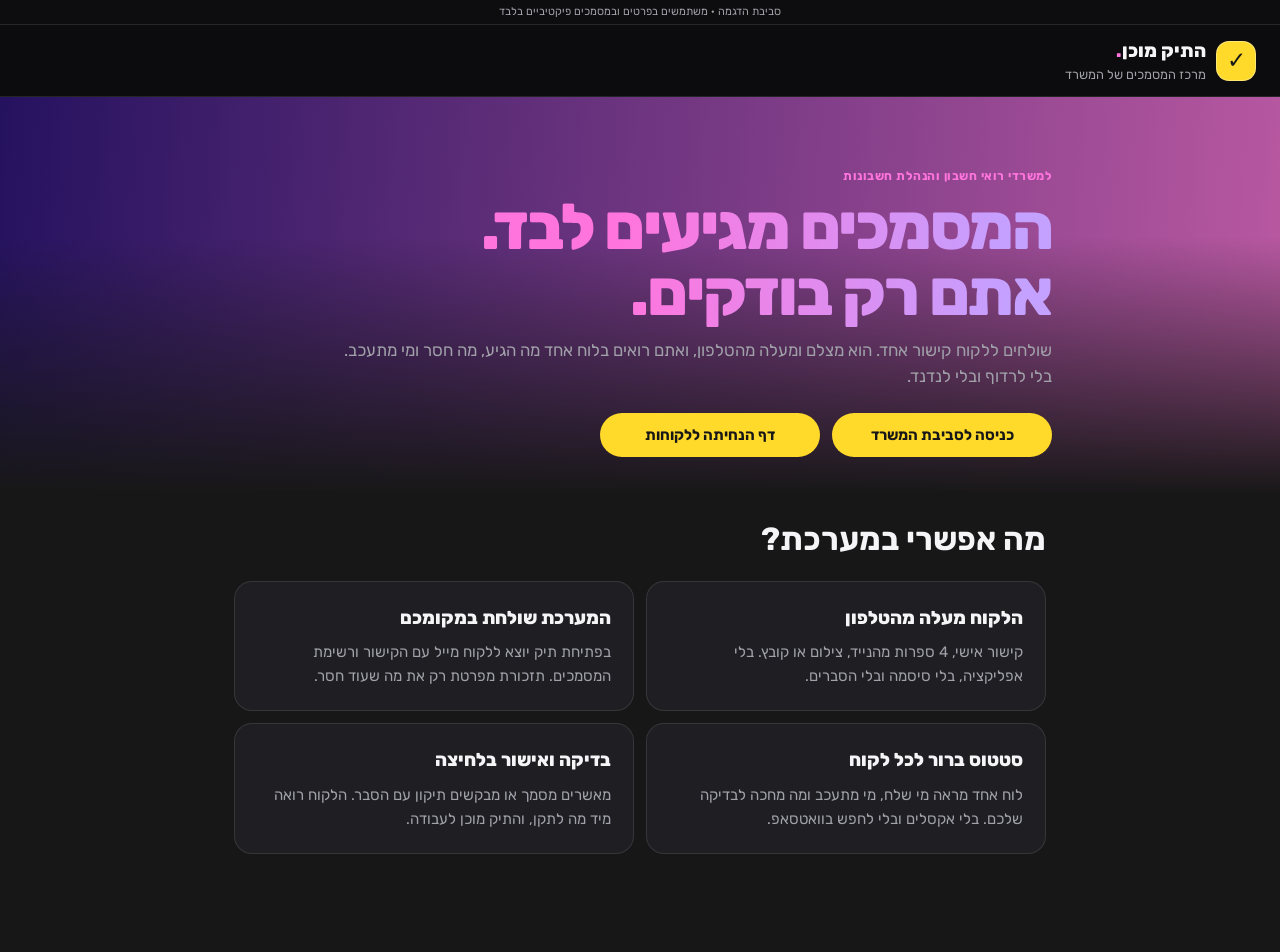
==== commit 30fcf007: "Home: a headline about documents arriving on their own, two yellow buttons, four benefits; the old i" ====
--- a/index.html
+++ b/index.html
@@ -3,7 +3,7 @@
 <head>
   <meta charset="utf-8">
   <meta name="viewport" content="width=device-width,initial-scale=1">
-  <meta name="description" content="התיק מוכן — איסוף ומעקב אחר מסמכי לקוחות למשרדי רואי חשבון">
+  <meta name="description" content="התיק מוכן: הלקוחות מעלים מסמכים מהטלפון, המשרד רואה בלוח אחד מה הגיע ומה חסר.">
   <title>התיק מוכן · מרכז המסמכים של המשרד</title>
   <link rel="icon" href="data:image/svg+xml,%3Csvg xmlns='http://www.w3.org/2000/svg' viewBox='0 0 40 40'%3E%3Crect width='40' height='40' rx='12' fill='%230c7778'/%3E%3Cpath d='m10 20 7 7 14-15' fill='none' stroke='white' stroke-width='4'/%3E%3C/svg%3E">
   <link rel="preconnect" href="https://fonts.googleapis.com">
@@ -17,24 +17,23 @@
   <header>
     <a class="brand" href="index.html"><span class="brand-mark">✓</span><span><strong>התיק מוכן<span class="brand-dot">.</span></strong><small>מרכז המסמכים של המשרד</small></span></a>
   </header>
-  <main class="client-page">
+  <main class="client-page home">
     <section class="welcome">
-      <span class="eyebrow">דמו עובד למשרד רואי חשבון</span>
-      <h1>כל לקוח פעם אחת.<br>כל טיפול כתיק משלו.</h1>
-      <p>פותחים תיק, בוחרים סוג תיק, משתפים קישור אישי ועוקבים עד שהתיק מוכן לעבודה.</p>
-      <div class="actions">
+      <span class="eyebrow">למשרדי רואי חשבון והנהלת חשבונות</span>
+      <h1>המסמכים מגיעים לבד.<br>אתם רק בודקים.</h1>
+      <p>שולחים ללקוח קישור אחד. הוא מצלם ומעלה מהטלפון, ואתם רואים בלוח אחד מה הגיע, מה חסר ומי מתעכב. בלי לרדוף ובלי לנדנד.</p>
+      <div class="actions home-actions">
         <a class="primary" href="office.html">כניסה לסביבת המשרד</a>
-        <a href="inquiry.html">דף הנחיתה ללקוחות</a>
-        <a href="upload.html">טופס הקליטה המקורי</a>
+        <a class="primary" href="inquiry.html">דף הנחיתה ללקוחות</a>
       </div>
     </section>
-    <section class="panel card">
-      <h2>מה אפשר לבדוק בדמו</h2>
-      <div class="stats">
-        <div class="stat"><span>לקוחות</span><strong>רשומה אחת</strong><small>גם כשיש כמה תיקים</small></div>
-        <div class="stat"><span>תיקים</span><strong>מעקב נפרד</strong><small>תקופה, דרישות וסטטוס</small></div>
-        <div class="stat"><span>מסמכים</span><strong>גרסאות ובדיקה</strong><small>כולל בקשת תיקון</small></div>
-        <div class="stat"><span>תזכורות</span><strong>רק מה שחסר</strong><small>נוסח מוכן לשליחה ידנית</small></div>
+    <section class="benefits" aria-labelledby="benefits-title">
+      <h2 id="benefits-title">מה אפשרי במערכת?</h2>
+      <div class="benefit-grid">
+        <article class="benefit"><h3>הלקוח מעלה מהטלפון</h3><p>קישור אישי, 4 ספרות מהנייד, צילום או קובץ. בלי אפליקציה, בלי סיסמה ובלי הסברים.</p></article>
+        <article class="benefit"><h3>המערכת שולחת במקומכם</h3><p>בפתיחת תיק יוצא ללקוח מייל עם הקישור ורשימת המסמכים. תזכורת מפרטת רק את מה שעוד חסר.</p></article>
+        <article class="benefit"><h3>סטטוס ברור לכל לקוח</h3><p>לוח אחד מראה מי שלח, מי מתעכב ומה מחכה לבדיקה שלכם. בלי אקסלים ובלי לחפש בוואטסאפ.</p></article>
+        <article class="benefit"><h3>בדיקה ואישור בלחיצה</h3><p>מאשרים מסמך או מבקשים תיקון עם הסבר. הלקוח רואה מיד מה לתקן, והתיק מוכן לעבודה.</p></article>
       </div>
     </section>
   </main>
--- a/style.css
+++ b/style.css
@@ -336,3 +336,15 @@
 label:has(> input[required]:not([type=checkbox]):not([type=radio]), > textarea[required], > select[required], > .date-field input[required])::before { content: '*'; position: absolute; top: -3px; right: -10px; color: var(--pink); font-weight: 800; }
 /* Before signing in there is nowhere to go: the menu waits. */
 body:has(.panel.login) .office-shell nav { display: none; }
+
+/* Home: the page has no sidebar, so its column is centred. The benefits are four plain cards, two per row. */
+body:not(:has(.office-shell)) main.client-page { margin-inline: auto; }
+.home-actions { gap: 12px; margin-top: 24px; }
+.home-actions .primary { min-width: 220px; justify-content: center; text-align: center; }
+.benefits { margin: 8px 0 40px; }
+.benefits h2 { margin: 0 0 16px; font-size: clamp(1.5rem, 4vw, 2rem); }
+.benefit-grid { display: grid; grid-template-columns: repeat(2, minmax(0, 1fr)); gap: 12px; }
+.benefit { padding: 22px; border: 1px solid var(--line); border-radius: 18px; background: var(--surface); }
+.benefit h3 { margin: 0 0 8px; color: var(--text); font-size: 1.15rem; font-weight: 800; }
+.benefit p { margin: 0; color: var(--muted); line-height: 1.6; }
+@media (max-width: 720px) { .benefit-grid { grid-template-columns: 1fr; } .home-actions .primary { width: 100%; } }
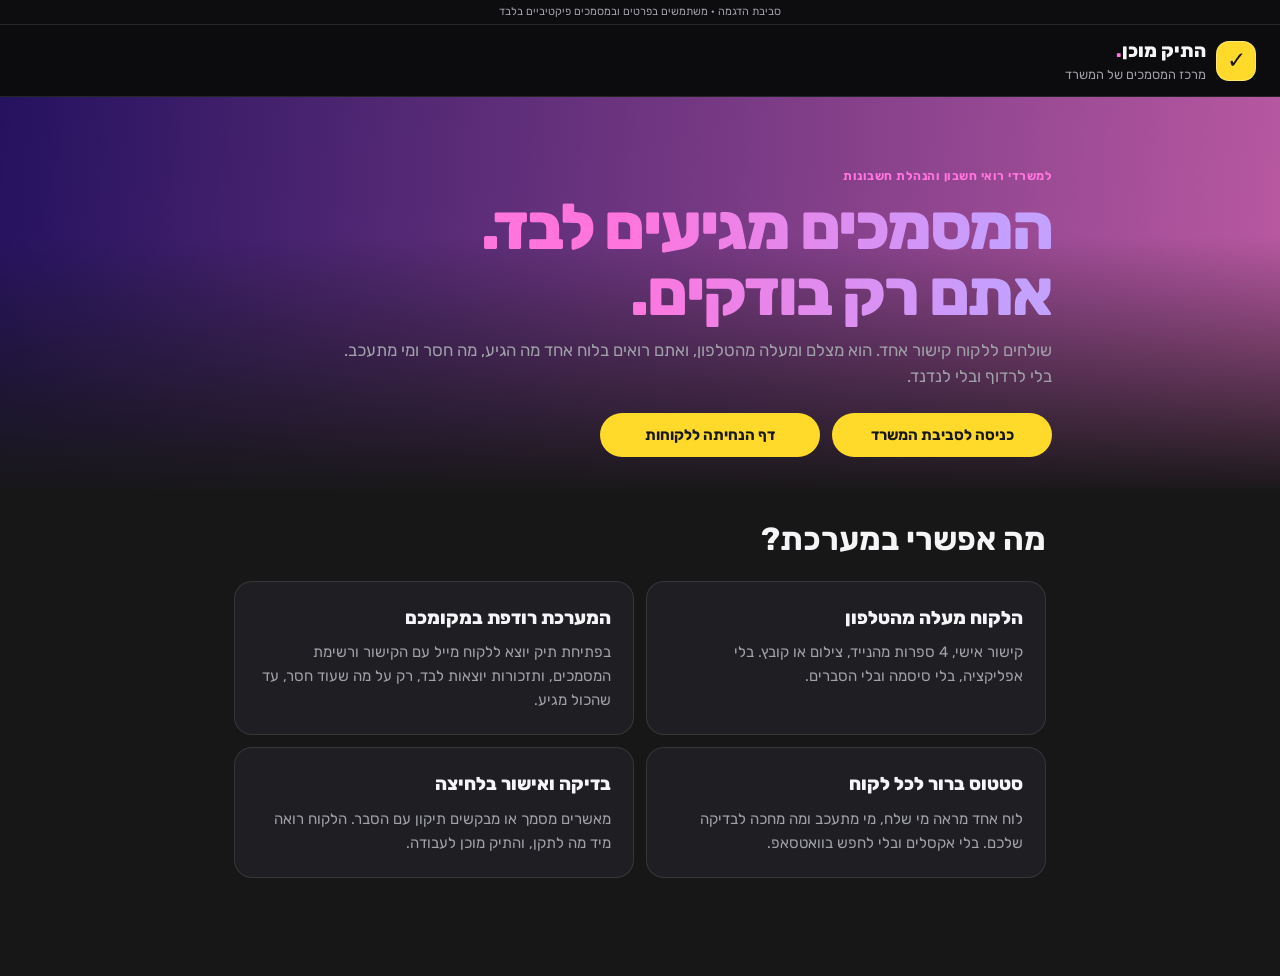
==== commit 9f6e3042: "Work board by "what is on me now": waiting for your review, the client is late, in progress (folded)" ====
--- a/index.html
+++ b/index.html
@@ -31,7 +31,7 @@
       <h2 id="benefits-title">מה אפשרי במערכת?</h2>
       <div class="benefit-grid">
         <article class="benefit"><h3>הלקוח מעלה מהטלפון</h3><p>קישור אישי, 4 ספרות מהנייד, צילום או קובץ. בלי אפליקציה, בלי סיסמה ובלי הסברים.</p></article>
-        <article class="benefit"><h3>המערכת שולחת במקומכם</h3><p>בפתיחת תיק יוצא ללקוח מייל עם הקישור ורשימת המסמכים. תזכורת מפרטת רק את מה שעוד חסר.</p></article>
+        <article class="benefit"><h3>המערכת רודפת במקומכם</h3><p>בפתיחת תיק יוצא ללקוח מייל עם הקישור ורשימת המסמכים, ותזכורות יוצאות לבד, רק על מה שעוד חסר, עד שהכול מגיע.</p></article>
         <article class="benefit"><h3>סטטוס ברור לכל לקוח</h3><p>לוח אחד מראה מי שלח, מי מתעכב ומה מחכה לבדיקה שלכם. בלי אקסלים ובלי לחפש בוואטסאפ.</p></article>
         <article class="benefit"><h3>בדיקה ואישור בלחיצה</h3><p>מאשרים מסמך או מבקשים תיקון עם הסבר. הלקוח רואה מיד מה לתקן, והתיק מוכן לעבודה.</p></article>
       </div>
--- a/style.css
+++ b/style.css
@@ -348,3 +348,48 @@
 .benefit h3 { margin: 0 0 8px; color: var(--text); font-size: 1.15rem; font-weight: 800; }
 .benefit p { margin: 0; color: var(--muted); line-height: 1.6; }
 @media (max-width: 720px) { .benefit-grid { grid-template-columns: 1fr; } .home-actions .primary { width: 100%; } }
+
+/* Work board: three groups by "what is on me now". One row per case: who, progress, due in words, one action. */
+.visually-hidden { position: absolute; width: 1px; height: 1px; overflow: hidden; clip-path: inset(50%); white-space: nowrap; }
+.board-head { margin-bottom: 14px; }
+.board-tools { display: flex; gap: 10px; margin-bottom: 12px; }
+.board-tools .search-field { flex: 1; margin: 0; }
+.board-tools .search-field input { width: 100%; border-radius: 30px; }
+.board-tools #filter-toggle { flex: none; }
+.board-tools #filter-toggle[aria-expanded=true] { border-color: var(--primary); color: var(--primary); }
+#filters[hidden] { display: none; }
+.board-tabs { display: flex; gap: 6px; margin: 4px 0 18px; padding: 4px; border: 1px solid var(--line); border-radius: 30px; background: var(--surface-soft); width: fit-content; max-width: 100%; overflow-x: auto; }
+.board-tabs button { min-height: 40px; border: 0; border-radius: 30px; background: transparent; color: var(--muted); white-space: nowrap; }
+.board-tabs button[aria-selected=true] { background: var(--surface); color: var(--text); box-shadow: inset 0 0 0 1px var(--line-strong); }
+.board-tabs .count, .board-group h2 .count { display: inline-block; min-width: 24px; padding: 0 7px; border-radius: 30px; background: var(--surface-soft); color: var(--muted); font-size: .78rem; text-align: center; }
+.board-group { margin: 0 0 22px; }
+.board-group h2 { display: flex; align-items: center; gap: 8px; margin: 0 0 10px; font-size: 1.1rem; }
+.board-group[data-group=review] h2 .count { background: rgba(255,218,42,.16); color: var(--primary); }
+.board-group[data-group=late] h2 .count { background: var(--red-soft); color: var(--red); }
+details.board-group > summary { list-style: none; cursor: pointer; }
+details.board-group > summary::-webkit-details-marker { display: none; }
+details.board-group > summary h2::after { content: '▾'; color: var(--muted); font-size: .9rem; }
+details.board-group[open] > summary h2::after { content: '▴'; }
+.case-list { display: grid; gap: 8px; margin: 0; padding: 0; list-style: none; }
+.case-row { display: grid; grid-template-columns: minmax(180px, 2fr) minmax(160px, 1.4fr) minmax(110px, .8fr) auto; align-items: center; gap: 16px; padding: 12px 16px; border: 1px solid var(--line); border-radius: 16px; background: var(--surface); }
+.case-row .case-name { display: grid; gap: 2px; min-height: 44px; padding: 0; border: 0; background: transparent; color: var(--text); text-align: right; }
+.case-row .case-name small { color: var(--muted); font-weight: 400; }
+.case-row .row-progress .progress-label { margin: 0 0 5px; font-size: .82rem; }
+.case-row .row-progress > small { display: block; margin-top: 4px; color: var(--muted); font-size: .78rem; }
+.case-row .due { font-weight: 700; font-size: .9rem; }
+.case-row .row-action { justify-self: end; }
+.case-row .row-action button { min-height: 40px; padding: 8px 20px; white-space: nowrap; }
+.empty-line { margin: 0; padding: 12px 16px; border: 1px dashed var(--line); border-radius: 16px; }
+@media (max-width: 720px) {
+  .board-head h1 { font-size: 2rem; }
+  .case-row { grid-template-columns: 1fr auto; gap: 8px 12px; padding: 12px 14px; }
+  .case-row .case-name { grid-column: 1; }
+  .case-row .due { grid-column: 2; grid-row: 1; justify-self: end; align-self: start; font-size: .82rem; }
+  .case-row .row-progress { grid-column: 1 / -1; }
+  .case-row .row-action { grid-column: 1 / -1; justify-self: stretch; }
+  .case-row .row-action button { width: 100%; }
+  .case-row .row-action:empty { display: none; }
+}
+/* A row action that matters but is not the page's main button: yellow outline, not a yellow fill. */
+button.accent { border: 1px solid var(--primary); background: transparent; color: var(--primary); border-radius: 30px; font-weight: 700; }
+button.accent:hover { background: rgba(255,218,42,.10); }
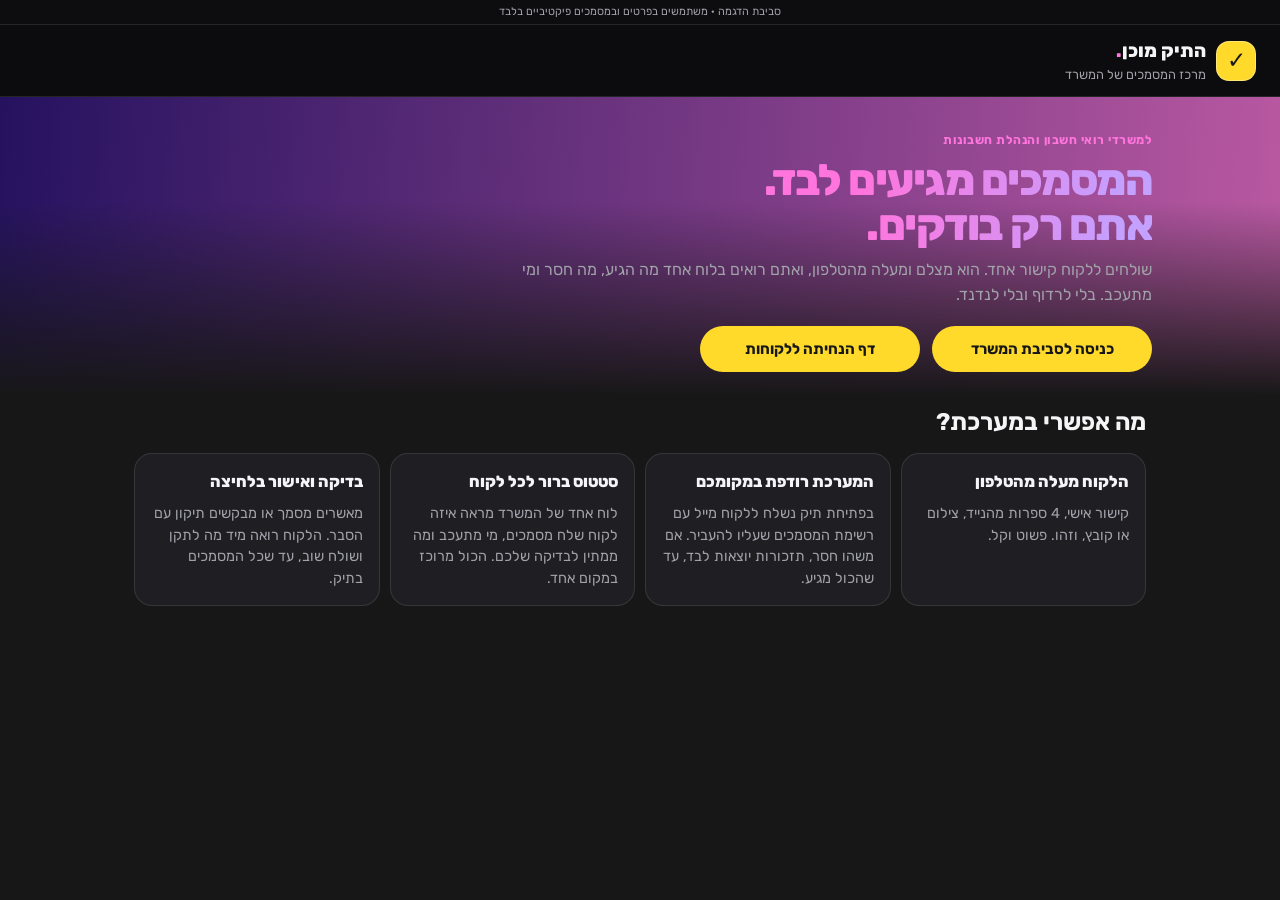
==== commit 969bca61: "Home: benefit texts in Galli's words Co-Authored-By: Claude Opus 5.5 <noreply@anthropic.com>" ====
--- a/index.html
+++ b/index.html
@@ -30,10 +30,10 @@
     <section class="benefits" aria-labelledby="benefits-title">
       <h2 id="benefits-title">מה אפשרי במערכת?</h2>
       <div class="benefit-grid">
-        <article class="benefit"><h3>הלקוח מעלה מהטלפון</h3><p>קישור אישי, 4 ספרות מהנייד, צילום או קובץ. בלי אפליקציה, בלי סיסמה ובלי הסברים.</p></article>
-        <article class="benefit"><h3>המערכת רודפת במקומכם</h3><p>בפתיחת תיק יוצא ללקוח מייל עם הקישור ורשימת המסמכים, ותזכורות יוצאות לבד, רק על מה שעוד חסר, עד שהכול מגיע.</p></article>
-        <article class="benefit"><h3>סטטוס ברור לכל לקוח</h3><p>לוח אחד מראה מי שלח, מי מתעכב ומה מחכה לבדיקה שלכם. בלי אקסלים ובלי לחפש בוואטסאפ.</p></article>
-        <article class="benefit"><h3>בדיקה ואישור בלחיצה</h3><p>מאשרים מסמך או מבקשים תיקון עם הסבר. הלקוח רואה מיד מה לתקן, והתיק מוכן לעבודה.</p></article>
+        <article class="benefit"><h3>הלקוח מעלה מהטלפון</h3><p>קישור אישי, 4 ספרות מהנייד, צילום או קובץ, וזהו. פשוט וקל.</p></article>
+        <article class="benefit"><h3>המערכת רודפת במקומכם</h3><p>בפתיחת תיק נשלח ללקוח מייל עם רשימת המסמכים שעליו להעביר. אם משהו חסר, תזכורות יוצאות לבד, עד שהכול מגיע.</p></article>
+        <article class="benefit"><h3>סטטוס ברור לכל לקוח</h3><p>לוח אחד של המשרד מראה איזה לקוח שלח מסמכים, מי מתעכב ומה ממתין לבדיקה שלכם. הכול מרוכז במקום אחד.</p></article>
+        <article class="benefit"><h3>בדיקה ואישור בלחיצה</h3><p>מאשרים מסמך או מבקשים תיקון עם הסבר. הלקוח רואה מיד מה לתקן ושולח שוב, עד שכל המסמכים בתיק.</p></article>
       </div>
     </section>
   </main>
--- a/style.css
+++ b/style.css
@@ -393,3 +393,50 @@
 /* A row action that matters but is not the page's main button: yellow outline, not a yellow fill. */
 button.accent { border: 1px solid var(--primary); background: transparent; color: var(--primary); border-radius: 30px; font-weight: 700; }
 button.accent:hover { background: rgba(255,218,42,.10); }
+
+/* New case: three choices. Case types are big buttons; documents are chips that can be dropped or added. */
+.field-row { display: flex; align-items: end; gap: 10px; flex-wrap: wrap; }
+.field-row label { flex: 1 1 260px; }
+.type-choice { margin: 16px 0; padding: 0; border: 0; }
+.type-choice legend { margin-bottom: 8px; font-weight: 700; }
+.choice-chips { display: flex; flex-wrap: wrap; gap: 8px; }
+.choice { min-height: 44px; padding: 8px 16px; border: 1px solid var(--line-strong); border-radius: 30px; background: transparent; color: var(--text); font-weight: 600; }
+.choice[aria-pressed=true] { border-color: var(--primary); background: rgba(255,218,42,.12); color: var(--primary); }
+.choice.add { border-style: dashed; color: var(--muted); }
+.doc-pick { margin: 16px 0 8px; }
+.doc-pick-title { display: block; margin-bottom: 8px; font-weight: 700; }
+.doc-tags { display: flex; flex-wrap: wrap; gap: 8px; margin: 0 0 10px; padding: 0; list-style: none; }
+.doc-tag { min-height: 40px; padding: 6px 14px; border: 1px solid var(--line-strong); border-radius: 30px; background: var(--surface-soft); color: var(--text); font-weight: 500; }
+.doc-tag[aria-pressed=false] { border-style: dashed; background: transparent; color: var(--muted); }
+.quiet-defaults { margin: 14px 0 6px; color: var(--muted); }
+.quiet-defaults .text-button { min-height: 36px; padding: 0 2px; color: var(--violet); text-decoration: underline; }
+#due-field[hidden] { display: none; }
+
+/* Case page: one status line instead of three numbers, and the document itself inside its card. */
+.case-status-line { display: grid; grid-template-columns: minmax(200px, 1fr) auto auto; align-items: center; gap: 18px; margin: 16px 0 20px; padding: 14px 18px; border: 1px solid var(--line); border-radius: 16px; background: var(--surface); }
+.case-status-line .progress-label { margin: 0 0 6px; }
+.case-status-line .due, .case-status-line .waiting { font-weight: 700; white-space: nowrap; }
+.case-status-line .waiting { color: var(--blue); }
+.doc-preview { margin: 12px 0; border: 1px solid var(--line); border-radius: 14px; overflow: hidden; background: #0d0d0f; }
+.doc-preview[hidden] { display: none; }
+.doc-preview iframe { display: block; width: 100%; height: min(70vh, 640px); border: 0; background: #fff; }
+.doc-preview img { display: block; max-width: 100%; max-height: 70vh; margin: auto; }
+.doc-preview p { margin: 0; padding: 14px; }
+#correction .choice-chips { margin-bottom: 12px; }
+@media (max-width: 720px) { .case-status-line { grid-template-columns: 1fr auto; } .case-status-line .waiting { grid-column: 1 / -1; } .doc-preview iframe { height: 60vh; } }
+
+/* Home on a computer: the whole message fits one screen. Smaller headline, less air under the header, benefits in one row. */
+@media (min-width: 900px) {
+  .home .welcome { padding: 34px max(28px, calc((100vw - 1080px) / 2 + 28px)) 24px; margin-bottom: 8px; }
+  .home .welcome h1 { font-size: clamp(2.2rem, 3.4vw, 3rem); margin-bottom: 10px; }
+  .home .welcome p { font-size: 1rem; }
+  .home .home-actions { margin-top: 18px; }
+  .home .home-actions .primary { min-height: 46px; padding: 10px 26px; }
+  .home .benefits { margin: 0 0 24px; }
+  .home .benefits h2 { margin-bottom: 12px; font-size: 1.5rem; }
+  .home .benefit-grid { grid-template-columns: repeat(4, minmax(0, 1fr)); gap: 10px; }
+  .home .benefit { padding: 16px; }
+  .home .benefit h3 { font-size: 1rem; }
+  .home .benefit p { font-size: .9rem; line-height: 1.5; }
+  .home.client-page { max-width: 1080px; }
+}
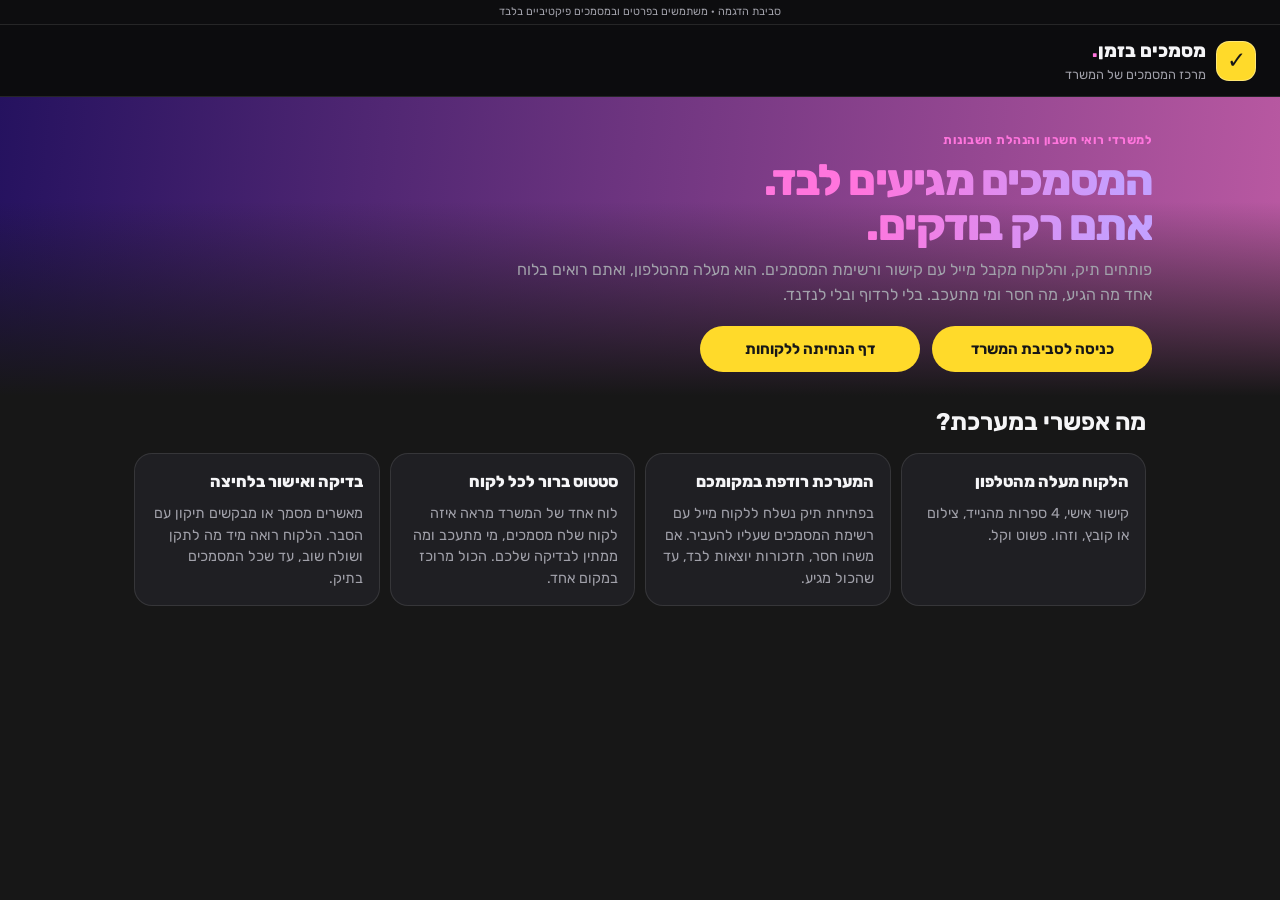
==== commit a51db96b: "Rename to מסמכים בזמן (Docs on Time); inquiry headline and subtitles match what each page shows Co-A" ====
--- a/index.html
+++ b/index.html
@@ -3,8 +3,8 @@
 <head>
   <meta charset="utf-8">
   <meta name="viewport" content="width=device-width,initial-scale=1">
-  <meta name="description" content="התיק מוכן: הלקוחות מעלים מסמכים מהטלפון, המשרד רואה בלוח אחד מה הגיע ומה חסר.">
-  <title>התיק מוכן · מרכז המסמכים של המשרד</title>
+  <meta name="description" content="מסמכים בזמן (Docs on Time): הלקוחות מעלים מסמכים מהטלפון, המשרד רואה בלוח אחד מה הגיע ומה חסר.">
+  <title>מסמכים בזמן · Docs on Time</title>
   <link rel="icon" href="data:image/svg+xml,%3Csvg xmlns='http://www.w3.org/2000/svg' viewBox='0 0 40 40'%3E%3Crect width='40' height='40' rx='12' fill='%230c7778'/%3E%3Cpath d='m10 20 7 7 14-15' fill='none' stroke='white' stroke-width='4'/%3E%3C/svg%3E">
   <link rel="preconnect" href="https://fonts.googleapis.com">
   <link rel="preconnect" href="https://fonts.gstatic.com" crossorigin>
@@ -15,13 +15,13 @@
 <body>
   <div class="demo-bar">סביבת הדגמה · משתמשים בפרטים ובמסמכים פיקטיביים בלבד</div>
   <header>
-    <a class="brand" href="index.html"><span class="brand-mark">✓</span><span><strong>התיק מוכן<span class="brand-dot">.</span></strong><small>מרכז המסמכים של המשרד</small></span></a>
+    <a class="brand" href="index.html"><span class="brand-mark">✓</span><span><strong>מסמכים בזמן<span class="brand-dot">.</span></strong><small>מרכז המסמכים של המשרד</small></span></a>
   </header>
   <main class="client-page home">
     <section class="welcome">
       <span class="eyebrow">למשרדי רואי חשבון והנהלת חשבונות</span>
       <h1>המסמכים מגיעים לבד.<br>אתם רק בודקים.</h1>
-      <p>שולחים ללקוח קישור אחד. הוא מצלם ומעלה מהטלפון, ואתם רואים בלוח אחד מה הגיע, מה חסר ומי מתעכב. בלי לרדוף ובלי לנדנד.</p>
+      <p>פותחים תיק, והלקוח מקבל מייל עם קישור ורשימת המסמכים. הוא מעלה מהטלפון, ואתם רואים בלוח אחד מה הגיע, מה חסר ומי מתעכב. בלי לרדוף ובלי לנדנד.</p>
       <div class="actions home-actions">
         <a class="primary" href="office.html">כניסה לסביבת המשרד</a>
         <a class="primary" href="inquiry.html">דף הנחיתה ללקוחות</a>
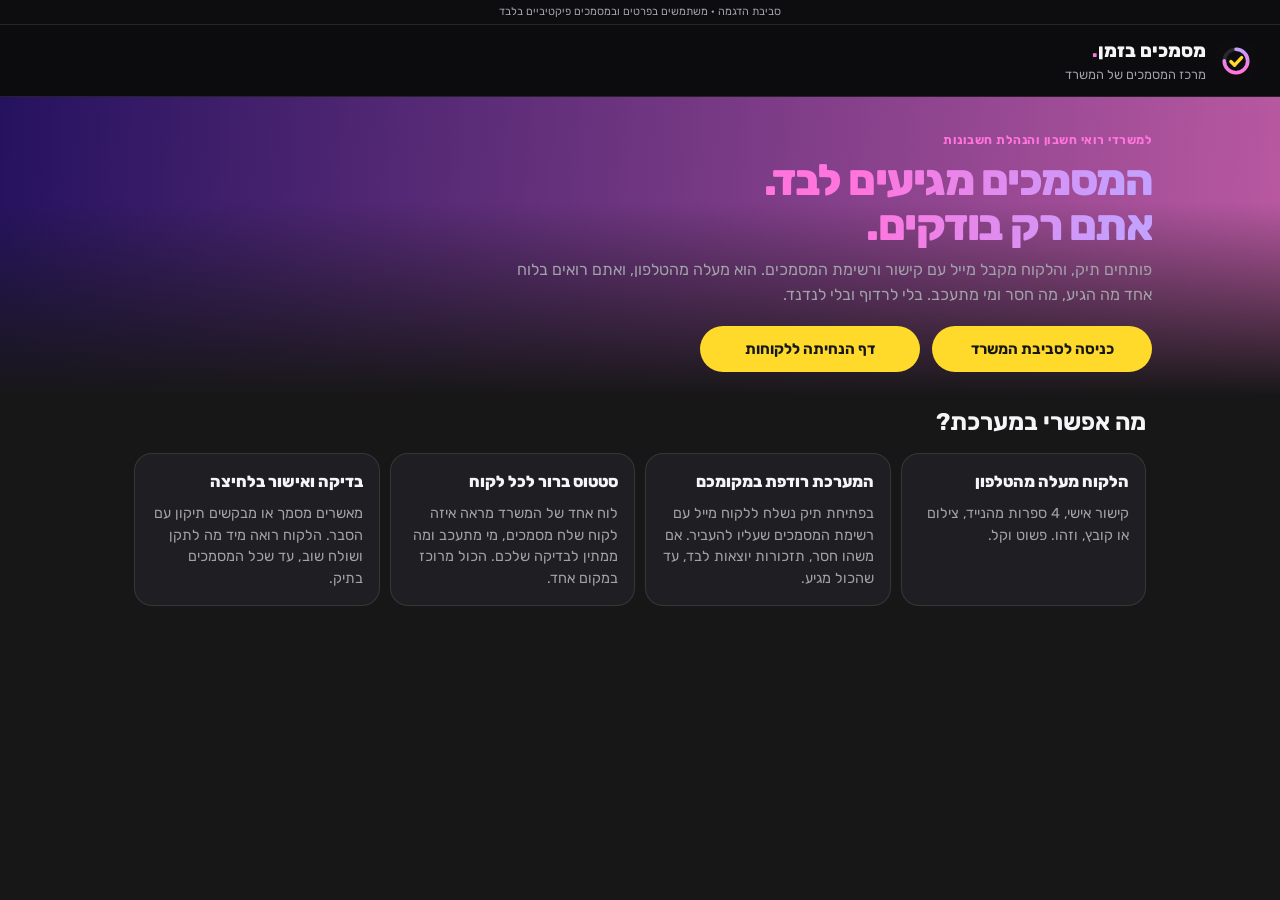
==== commit f1dd0cae: "New logo: the progress ring with a yellow tick, in every header and as the browser tab icon Co-Autho" ====
--- a/index.html
+++ b/index.html
@@ -5,7 +5,7 @@
   <meta name="viewport" content="width=device-width,initial-scale=1">
   <meta name="description" content="מסמכים בזמן (Docs on Time): הלקוחות מעלים מסמכים מהטלפון, המשרד רואה בלוח אחד מה הגיע ומה חסר.">
   <title>מסמכים בזמן · Docs on Time</title>
-  <link rel="icon" href="data:image/svg+xml,%3Csvg xmlns='http://www.w3.org/2000/svg' viewBox='0 0 40 40'%3E%3Crect width='40' height='40' rx='12' fill='%230c7778'/%3E%3Cpath d='m10 20 7 7 14-15' fill='none' stroke='white' stroke-width='4'/%3E%3C/svg%3E">
+  <link rel="icon" type="image/svg+xml" href="icon.svg">
   <link rel="preconnect" href="https://fonts.googleapis.com">
   <link rel="preconnect" href="https://fonts.gstatic.com" crossorigin>
   <link href="https://fonts.googleapis.com/css2?family=Rubik:wght@400;500;700;800&display=swap" rel="stylesheet">
@@ -15,7 +15,7 @@
 <body>
   <div class="demo-bar">סביבת הדגמה · משתמשים בפרטים ובמסמכים פיקטיביים בלבד</div>
   <header>
-    <a class="brand" href="index.html"><span class="brand-mark">✓</span><span><strong>מסמכים בזמן<span class="brand-dot">.</span></strong><small>מרכז המסמכים של המשרד</small></span></a>
+    <a class="brand" href="index.html"><span class="brand-mark app-mark"><img src="icon.svg" alt="" width="40" height="40"></span><span><strong>מסמכים בזמן<span class="brand-dot">.</span></strong><small>מרכז המסמכים של המשרד</small></span></a>
   </header>
   <main class="client-page home">
     <section class="welcome">
--- a/style.css
+++ b/style.css
@@ -38,7 +38,7 @@
 button, input, select, textarea { font: inherit; }
 a { color: var(--violet); text-underline-offset: 3px; }
 h1, h2, h3, p { margin-top: 0; }
-h1 { margin-bottom: 10px; color: var(--text); font-size: clamp(2.1rem, 5vw, 4.25rem); font-weight: 800; line-height: 1.04; letter-spacing: -.035em; }
+h1 { margin-bottom: 10px; color: var(--text); font-size: clamp(1.7rem, 2.6vw, 2.4rem); font-weight: 800; line-height: 1.04; letter-spacing: -.035em; }
 h1:not(.brand h1) { width: fit-content; max-width: 100%; background: var(--headline); background-clip: text; -webkit-background-clip: text; color: transparent; }
 h2 { font-size: 1.42rem; font-weight: 700; }
 h3 { font-size: 1.08rem; font-weight: 700; }
@@ -265,7 +265,8 @@
   .client-page { max-width: none; padding-top: 103px; }
   .welcome { margin-top: -18px; margin-bottom: 16px; padding: 45px 14px 24px; }
   .client-head { margin-top: -18px; margin-bottom: 14px; padding: 42px 14px 22px; }
-  .welcome h1, .client-head h1 { font-size: clamp(2rem,10vw,3rem); }
+  .welcome h1, .client-head h1 { font-size: clamp(1.6rem,7.5vw,2.1rem); }
+  .home .welcome h1 { font-size: clamp(2rem,10vw,3rem); }
   .page-heading { flex-direction: column; gap: 14px; }
   .page-heading .actions, .page-heading > button { width: 100%; }
   .page-heading .actions > * { flex: 1; }
@@ -332,8 +333,8 @@
 .duo-bar { display: block; width: 100%; height: 8px; }
 
 /* Every required field gets an asterisk from here, so labels never type one themselves. Checkboxes and radio groups keep their own. */
-label:has(> input[required]:not([type=checkbox]):not([type=radio]), > textarea[required], > select[required], > .date-field input[required]) { position: relative; }
-label:has(> input[required]:not([type=checkbox]):not([type=radio]), > textarea[required], > select[required], > .date-field input[required])::before { content: '*'; position: absolute; top: -3px; right: -10px; color: var(--pink); font-weight: 800; }
+label:has(> input[required]:not([type=checkbox]):not([type=radio]), > textarea[required], > select[required], > .date-field input[required], > .pw-field input[required]) { position: relative; }
+label:has(> input[required]:not([type=checkbox]):not([type=radio]), > textarea[required], > select[required], > .date-field input[required], > .pw-field input[required])::before { content: '*'; position: absolute; top: -3px; right: -10px; color: var(--pink); font-weight: 800; }
 /* Before signing in there is nowhere to go: the menu waits. */
 body:has(.panel.login) .office-shell nav { display: none; }
 
@@ -368,8 +369,23 @@
 .board-group[data-group=late] h2 .count { background: var(--red-soft); color: var(--red); }
 details.board-group > summary { list-style: none; cursor: pointer; }
 details.board-group > summary::-webkit-details-marker { display: none; }
-details.board-group > summary h2::after { content: '▾'; color: var(--muted); font-size: .9rem; }
-details.board-group[open] > summary h2::after { content: '▴'; }
+/* Every work group folds. A big yellow arrow next to the title: left when closed, down when open. The whole row is the button. */
+.board-group.fold > summary { padding: 4px 0; border-radius: 12px; }
+.board-group.fold > summary h2 { margin-bottom: 0; }
+.board-group.fold > summary h2::before { content: '◀'; display: inline-block; width: 22px; color: var(--primary); font-size: 20px; line-height: 1; text-align: center; }
+.board-group.fold[open] > summary h2::before { content: '▼'; }
+.board-group.fold[open] > summary { margin-bottom: 10px; }
+.board-group.fold > summary:hover h2 { color: var(--primary); }
+.board-group.empty-group h2 { padding-inline-start: 30px; color: var(--muted); }
+/* The submission date is a button that opens the calendar where it stands. */
+.due-inline { position: relative; display: inline-block; }
+.due-inline .due-date { min-height: 32px; padding: 0 2px; color: var(--primary); font-weight: 700; text-decoration: underline; text-underline-offset: 3px; }
+.due-picker { position: absolute; inset-inline-start: 0; bottom: 0; width: 1px; height: 1px; padding: 0; border: 0; opacity: 0; pointer-events: none; }
+.period-pick { margin: 0; padding: 0; border: 0; }
+.period-pick legend { margin-bottom: 6px; font-weight: 700; }
+.period-row { display: flex; align-items: center; gap: 8px; margin-bottom: 8px; }
+.period-row select { flex: 1; }
+.period-row > span { min-width: 26px; color: var(--muted); font-weight: 700; }
 .case-list { display: grid; gap: 8px; margin: 0; padding: 0; list-style: none; }
 .case-row { display: grid; grid-template-columns: minmax(180px, 2fr) minmax(160px, 1.4fr) minmax(110px, .8fr) auto; align-items: center; gap: 16px; padding: 12px 16px; border: 1px solid var(--line); border-radius: 16px; background: var(--surface); }
 .case-row .case-name { display: grid; gap: 2px; min-height: 44px; padding: 0; border: 0; background: transparent; color: var(--text); text-align: right; }
@@ -440,3 +456,43 @@
   .home .benefit p { font-size: .9rem; line-height: 1.5; }
   .home.client-page { max-width: 1080px; }
 }
+
+/* A status pill above a hero headline (thank-you screens). */
+.welcome > .badge { margin-bottom: 14px; }
+
+/* Case page: required and optional documents apart. Approved ones stay in place, small and green; an optional one not sent is quiet. */
+.req-section { margin: 0 0 18px; }
+.req-section-title { display: flex; align-items: center; gap: 8px; margin: 4px 0 10px; font-size: 1.1rem; }
+.req-section-title .count { padding: 0 8px; border-radius: 30px; background: var(--surface-soft); color: var(--muted); font-size: .78rem; }
+/* An approved document is one row: name, file, badge, view. The preview still opens under it. Same for an optional one not sent. */
+.requirement-card.is-approved, .requirement-card.not-sent { display: flex; flex-wrap: wrap; align-items: center; gap: 4px 14px; margin-bottom: 8px; padding: 8px 16px; }
+.requirement-card.is-approved { border-color: rgba(110,214,154,.3); background: var(--green-soft); }
+.requirement-card.not-sent { opacity: .75; }
+.requirement-card:is(.is-approved,.not-sent) > .card-head { flex: 1 1 200px; align-items: center; margin: 0; }
+.requirement-card:is(.is-approved,.not-sent) > .card-head h3 { margin: 0; font-size: 1rem; }
+.requirement-card:is(.is-approved,.not-sent) > .card-head small { display: none; }
+.requirement-card.is-approved > .file-list { flex: 0 1 auto; margin: 0; }
+.requirement-card.is-approved .file-list li { align-items: center; padding: 0; border: 0; flex-direction: row; }
+.requirement-card.is-approved .file-list li + li { margin-top: 4px; }
+.requirement-card.is-approved .file-list small { display: none; }
+.requirement-card.is-approved .file-list button { min-height: 36px; padding: 4px 14px; }
+.requirement-card.is-approved > .doc-preview { flex: 1 1 100%; }
+.requirement-card.not-sent > .file-list { display: none; }
+.badge.muted { background: var(--surface-soft); color: var(--muted); }
+
+/* On the case page, "all required documents approved" is one line with its button, not a big box. */
+.detail-grid .done-state { display: flex; flex-wrap: wrap; align-items: center; gap: 6px 16px; margin-bottom: 14px; padding: 12px 18px; text-align: start; }
+.detail-grid .done-state h2 { margin: 0; font-size: 1.05rem; }
+.detail-grid .done-state p { flex: 1 1 260px; margin: 0; color: var(--muted); font-size: .9rem; }
+.detail-grid .done-state .primary { min-height: 40px; padding: 8px 20px; }
+
+/* The eye inside a password field: shows or hides what was typed. */
+.pw-field { position: relative; display: block; }
+.pw-field input { width: 100%; padding-inline-end: 50px; }
+.pw-eye { position: absolute; inset-inline-end: 4px; top: 50%; display: grid; place-items: center; width: 42px; min-height: 42px; padding: 0; border: 0; border-radius: 50%; background: none; color: var(--muted); transform: translateY(-50%); }
+.pw-eye:hover { background: rgba(255,255,255,.06); color: var(--text); }
+.pw-eye[aria-pressed=true] { color: var(--primary); }
+
+/* The app icon (the ring) carries its own background and corners. */
+.brand-mark.app-mark { border: 0; border-radius: 11px; background: none; }
+.brand-mark.app-mark img { width: 100%; height: 100%; max-height: none; }
--- a/portal.css
+++ b/portal.css
@@ -12,7 +12,7 @@
 .landing-steps { margin: 0; padding-inline-start: 20px; }
 .landing-steps li { margin: 5px 0; }
 
-.client-head h1 { margin: 2px 0 5px; font-size: clamp(2rem,7vw,3.5rem); }
+.client-head h1 { margin: 2px 0 5px; }
 .client-head p { margin: 0; }
 .doc-group { margin: 0 0 24px; }
 .doc-group h2 { display: flex; align-items: center; gap: 8px; margin: 0 0 10px; font-size: 1.08rem; }
@@ -57,6 +57,33 @@
   .pin-card { margin-top: 0; padding: 28px 16px; }
   .pin-boxes { gap: 7px; }
   .pin-box { width: min(58px,19vw); height: 58px; }
-  .pick-buttons { flex-direction: column; }
   .doc-line { align-items: flex-start; flex-direction: column; gap: 3px; }
 }
+
+/* The client page at its recommended size: a short header, compact rows, buttons as big as a finger needs and no bigger.
+   On a computer each document is one row: name on the right, the two buttons on the left. */
+.client-head { padding-top: 30px; padding-bottom: 18px; }
+.doc-item { padding: 12px 14px; }
+.pick-buttons { margin-top: 10px; }
+.pick { min-height: 44px; padding: 8px 14px; }
+.doc-actions { margin-top: 6px; }
+.doc-item .text-button.small { min-height: 36px; }
+@media (min-width: 700px) {
+  .client-head { padding-top: 26px; padding-bottom: 14px; }
+  .doc-group { margin-bottom: 18px; }
+  .doc-list { gap: 8px; }
+  .doc-item.todo { display: flex; flex-wrap: wrap; align-items: center; column-gap: 14px; }
+  .doc-item.todo > * { flex: 1 1 100%; }
+  .doc-item.todo > .doc-line { flex: 1 1 220px; justify-content: flex-start; gap: 10px; }
+  .doc-item.todo > .pick-buttons { flex: 0 0 auto; margin-top: 0; }
+  .doc-item.todo > .text-button.small { flex: 0 0 auto; min-height: 32px; margin-top: 4px; }
+  .doc-item.todo .pick { flex: none; min-width: 120px; min-height: 40px; padding: 7px 18px; }
+}
+
+/* The line for "something else" sits in the empty cell next to it. */
+.need-options .other-need:not([hidden]) { display: flex; align-items: center; padding: 0; border: 0; background: none; cursor: auto; }
+.other-need input { width: 100%; min-height: 48px; }
+
+/* Client page: a short hint under a list title, and the way back to this page. */
+.group-hint { margin: -4px 0 10px; font-size: .88rem; }
+.come-back { margin-top: 4px; font-size: .86rem; }
